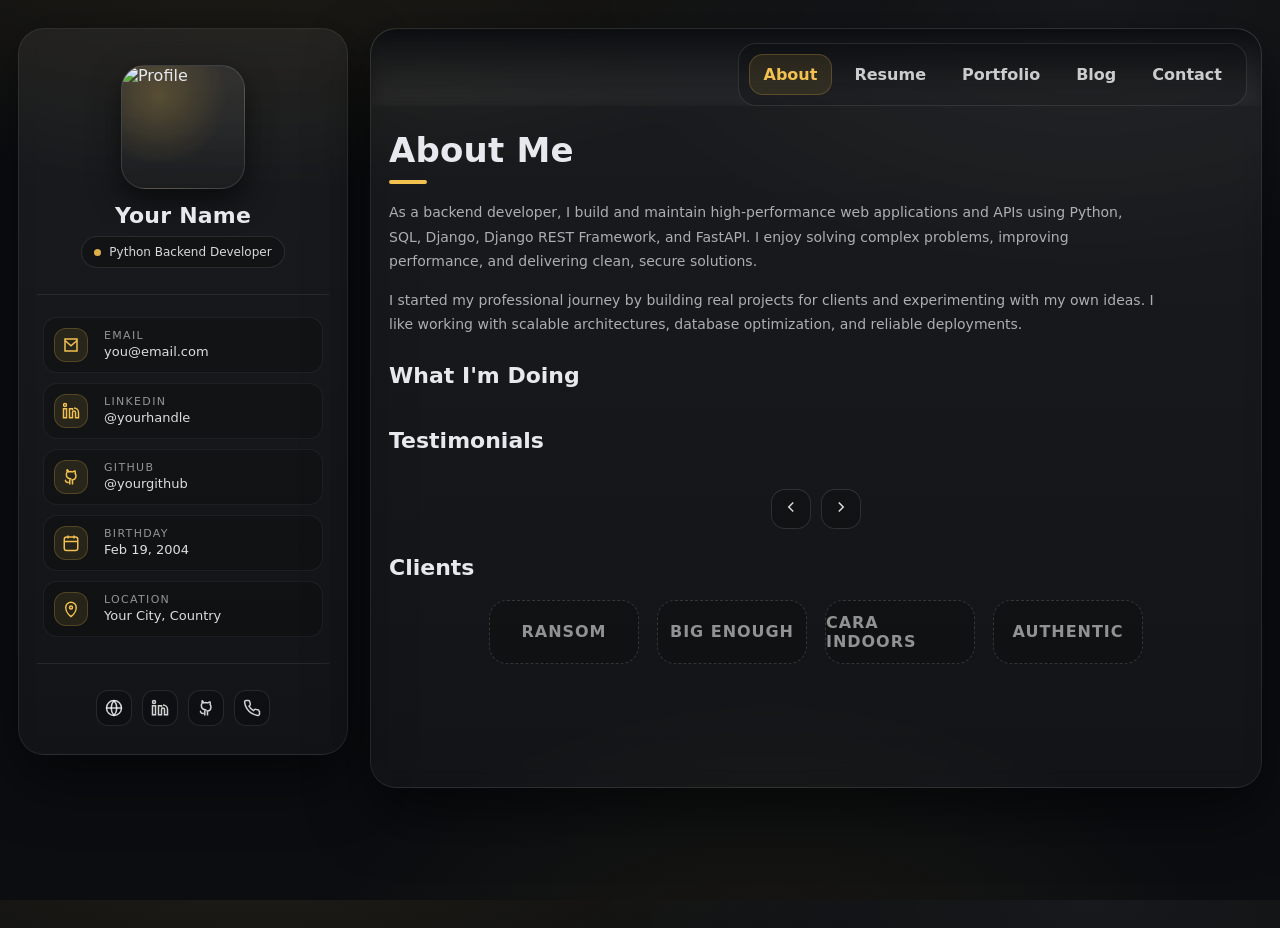
==== templates/index.html @ 6a24e736 "tempalte design" ====
<!doctype html>
<html lang="en">

<head>
  <meta charset="UTF-8" />
  <meta name="viewport" content="width=device-width,initial-scale=1" />
  <title>Dark Portfolio UI</title>
  <style>
    :root {
      --bg: #0b0d10;
      --panel: #15181d;
      --panel2: #12151a;
      --card: #171b20;
      --card2: #14181d;
      --stroke: rgba(255, 255, 255, .08);
      --text: #e7e9ee;
      --muted: rgba(231, 233, 238, .72);
      --muted2: rgba(231, 233, 238, .55);
      --accent: #f2c14f;
      /* yellow-gold */
      --accent2: #e7b33f;
      --shadow: 0 24px 60px rgba(0, 0, 0, .55);
      --radius: 20px;
      --radius2: 16px;
    }

    * {
      box-sizing: border-box
    }

    html,
    body {
      height: 100%
    }

    body {
      margin: 0;
      font-family: ui-sans-serif, system-ui, -apple-system, Segoe UI, Roboto, Helvetica, Arial, "Apple Color Emoji", "Segoe UI Emoji";
      background:
        radial-gradient(1200px 500px at 20% -10%, rgba(242, 193, 79, .10), transparent 55%),
        radial-gradient(900px 500px at 85% 0%, rgba(255, 255, 255, .05), transparent 55%),
        radial-gradient(900px 700px at 60% 120%, rgba(242, 193, 79, .08), transparent 55%),
        var(--bg);
      color: var(--text);
      overflow-x: hidden;
    }

    a {
      color: inherit;
      text-decoration: none
    }

    button {
      font: inherit
    }

    /* Layout */
    .wrap {
      max-width: 1320px;
      margin: 28px auto;
      padding: 0 18px;
      display: grid;
      grid-template-columns: 330px 1fr;
      gap: 22px;
      align-items: start;
    }

    @media (max-width: 1020px) {
      .wrap {
        grid-template-columns: 1fr
      }
    }

    /* Sidebar */
    .sidebar {
      position: sticky;
      top: 18px;
      background: linear-gradient(180deg, rgba(255, 255, 255, .06), rgba(255, 255, 255, .03));
      border: 1px solid var(--stroke);
      border-radius: 26px;
      box-shadow: var(--shadow);
      overflow: hidden;
      backdrop-filter: blur(10px);
    }

    .side-inner {
      padding: 18px 18px 14px
    }

    .profile {
      display: flex;
      flex-direction: column;
      align-items: center;
      padding: 18px 12px 10px;
    }

    .avatar {
      width: 124px;
      height: 124px;
      border-radius: 24px;
      border: 1px solid rgba(255, 255, 255, .12);
      overflow: hidden;
      background:
        radial-gradient(circle at 30% 25%, rgba(242, 193, 79, .22), transparent 55%),
        linear-gradient(180deg, rgba(255, 255, 255, .08), rgba(255, 255, 255, .02));
      box-shadow: 0 12px 30px rgba(0, 0, 0, .55);
    }

    .avatar img {
      width: 100%;
      height: 100%;
      object-fit: cover;
      display: block
    }

    .name {
      margin: 14px 0 8px;
      font-size: 22px;
      letter-spacing: .2px;
      font-weight: 700;
    }

    .badge {
      display: inline-flex;
      align-items: center;
      gap: 8px;
      padding: 8px 12px;
      border-radius: 999px;
      border: 1px solid rgba(255, 255, 255, .10);
      background: rgba(0, 0, 0, .22);
      color: rgba(255, 255, 255, .84);
      font-size: 12px;
    }

    .divider {
      height: 1px;
      background: rgba(255, 255, 255, .08);
      margin: 16px 0;
    }

    .info {
      display: flex;
      flex-direction: column;
      gap: 10px;
      padding: 6px 6px 10px;
    }

    .info-row {
      display: grid;
      grid-template-columns: 40px 1fr;
      gap: 10px;
      align-items: center;
      padding: 10px 10px;
      border-radius: 14px;
      background: rgba(0, 0, 0, .18);
      border: 1px solid rgba(255, 255, 255, .06);
    }

    .iconbox {
      width: 34px;
      height: 34px;
      border-radius: 12px;
      display: grid;
      place-items: center;
      background: rgba(242, 193, 79, .10);
      border: 1px solid rgba(242, 193, 79, .22);
      color: var(--accent);
    }

    .k {
      font-size: 11px;
      text-transform: uppercase;
      letter-spacing: .12em;
      color: rgba(255, 255, 255, .55);
      margin-bottom: 2px;
    }

    .v {
      font-size: 13px;
      color: rgba(255, 255, 255, .86);
      line-height: 1.25;
      word-break: break-word;
    }

    .social {
      display: flex;
      justify-content: center;
      gap: 10px;
      padding: 10px 0 14px;
    }

    .soc {
      width: 36px;
      height: 36px;
      border-radius: 12px;
      display: grid;
      place-items: center;
      border: 1px solid rgba(255, 255, 255, .10);
      background: rgba(0, 0, 0, .22);
      color: rgba(255, 255, 255, .82);
      transition: .2s ease;
    }

    .soc:hover {
      transform: translateY(-2px);
      border-color: rgba(242, 193, 79, .35);
      color: var(--accent);
    }

    /* Main */
    .main {
      background: linear-gradient(180deg, rgba(255, 255, 255, .06), rgba(255, 255, 255, .03));
      border: 1px solid var(--stroke);
      border-radius: 26px;
      box-shadow: var(--shadow);
      overflow: hidden;
      backdrop-filter: blur(10px);
      min-height: 760px;
      position: relative;
    }

    .topbar {
      position: sticky;
      top: 0;
      z-index: 30;
      display: flex;
      justify-content: flex-end;
      padding: 14px 14px 0;
      background: linear-gradient(180deg, rgba(11, 13, 16, .95), rgba(11, 13, 16, .45), transparent);
      backdrop-filter: blur(8px);
    }

    .nav {
      display: flex;
      gap: 8px;
      padding: 10px;
      border-radius: 18px;
      border: 1px solid rgba(255, 255, 255, .10);
      background: rgba(0, 0, 0, .18);
    }

    .nav button {
      cursor: pointer;
      border: 0;
      padding: 10px 14px;
      border-radius: 14px;
      background: transparent;
      color: rgba(255, 255, 255, .78);
      transition: .18s ease;
      font-weight: 600;
    }

    .nav button:hover {
      color: #fff;
      background: rgba(255, 255, 255, .06);
    }

    .nav button.active {
      color: var(--accent);
      background: rgba(242, 193, 79, .10);
      border: 1px solid rgba(242, 193, 79, .22);
    }

    .content {
      padding: 10px 18px 20px;
    }

    @media (max-width: 520px) {
      .content {
        padding: 10px 14px 18px;
      }
    }

    /* Section headings */
    .h1 {
      margin: 14px 0 8px;
      font-size: 34px;
      font-weight: 800;
      letter-spacing: .2px;
    }

    .underline {
      width: 38px;
      height: 4px;
      background: var(--accent);
      border-radius: 999px;
      margin: 10px 0 16px;
    }

    .p {
      color: var(--muted);
      line-height: 1.75;
      font-size: 14px;
      max-width: 86ch;
    }

    /* Cards */
    .grid-2 {
      display: grid;
      grid-template-columns: 1fr 1fr;
      gap: 14px;
    }

    @media (max-width: 900px) {
      .grid-2 {
        grid-template-columns: 1fr
      }
    }

    .card {
      background: linear-gradient(180deg, rgba(255, 255, 255, .05), rgba(255, 255, 255, .02));
      border: 1px solid rgba(255, 255, 255, .08);
      border-radius: var(--radius);
      padding: 16px;
      box-shadow: 0 16px 40px rgba(0, 0, 0, .35);
    }

    .card.soft {
      background: rgba(0, 0, 0, .18);
    }

    .card-title {
      display: flex;
      align-items: center;
      gap: 12px;
      font-weight: 800;
      letter-spacing: .2px;
      margin: 0 0 8px;
    }

    .card-title .mini-ico {
      width: 34px;
      height: 34px;
      border-radius: 12px;
      display: grid;
      place-items: center;
      background: rgba(242, 193, 79, .10);
      border: 1px solid rgba(242, 193, 79, .24);
      color: var(--accent);
      flex: 0 0 auto;
    }

    .card-desc {
      color: var(--muted);
      font-size: 13px;
      line-height: 1.6;
      margin: 0;
    }

    .section-title {
      margin: 26px 0 14px;
      font-size: 22px;
      font-weight: 900;
    }

    /* Testimonials slider */
    .slider-wrap {
      margin-top: 12px;
    }

    .slider {
      position: relative;
      overflow: hidden;
      border-radius: 22px;
    }

    .track {
      display: flex;
      transition: transform .35s ease;
      will-change: transform;
    }

    .tcard {
      min-width: 100%;
      padding: 14px;
    }

    .tcard-inner {
      display: grid;
      grid-template-columns: 56px 1fr;
      gap: 12px;
      align-items: start;
      border-radius: 22px;
      padding: 16px;
      background: rgba(0, 0, 0, .18);
      border: 1px solid rgba(255, 255, 255, .08);
    }

    .tava {
      width: 56px;
      height: 56px;
      border-radius: 18px;
      background: linear-gradient(180deg, rgba(255, 255, 255, .08), rgba(255, 255, 255, .02));
      border: 1px solid rgba(255, 255, 255, .10);
      display: grid;
      place-items: center;
      color: rgba(255, 255, 255, .85);
      font-weight: 900;
    }

    .tname {
      font-weight: 900;
      margin: 2px 0 4px;
    }

    .ttext {
      margin: 0;
      color: var(--muted);
      line-height: 1.6;
      font-size: 13px;
    }

    .dots {
      display: flex;
      justify-content: center;
      gap: 8px;
      padding: 12px 0 6px;
    }

    .dot {
      width: 10px;
      height: 10px;
      border-radius: 999px;
      border: 1px solid rgba(255, 255, 255, .18);
      background: rgba(255, 255, 255, .08);
      cursor: pointer;
    }

    .dot.active {
      background: rgba(242, 193, 79, .65);
      border-color: rgba(242, 193, 79, .8);
      width: 26px;
    }

    .slider-controls {
      display: flex;
      justify-content: center;
      gap: 10px;
      margin-top: 4px;
    }

    .sbtn {
      border: 1px solid rgba(255, 255, 255, .12);
      background: rgba(0, 0, 0, .18);
      color: rgba(255, 255, 255, .86);
      width: 40px;
      height: 40px;
      border-radius: 14px;
      cursor: pointer;
      transition: .18s ease;
    }

    .sbtn:hover {
      border-color: rgba(242, 193, 79, .35);
      color: var(--accent);
      transform: translateY(-1px);
    }

    /* Clients row */
    .clients {
      display: flex;
      gap: 18px;
      flex-wrap: wrap;
      align-items: center;
      justify-content: center;
      padding: 6px 0 0;
      opacity: .9;
    }

    .logo {
      width: 150px;
      height: 64px;
      border-radius: 18px;
      border: 1px dashed rgba(255, 255, 255, .16);
      background: rgba(0, 0, 0, .18);
      display: grid;
      place-items: center;
      color: rgba(255, 255, 255, .60);
      font-weight: 800;
      letter-spacing: .06em;
    }

    /* Resume timeline */
    .timeline {
      margin-top: 6px;
      position: relative;
      padding-left: 18px;
    }

    .timeline:before {
      content: \"\";
      position: absolute;
      left: 8px;
      top: 6px;
      bottom: 6px;
      width: 2px;
      background: rgba(255, 255, 255, .08);
    }

    .titem {
      position: relative;
      padding: 12px 12px 12px 12px;
      margin: 0 0 10px;
      border-radius: 18px;
      background: rgba(0, 0, 0, .16);
      border: 1px solid rgba(255, 255, 255, .08);
    }

    .titem:before {
      content: \"\";
      position: absolute;
      left: -18px;
      top: 18px;
      width: 10px;
      height: 10px;
      border-radius: 99px;
      background: var(--accent);
      box-shadow: 0 0 0 4px rgba(242, 193, 79, .16);
    }

    .trole {
      font-weight: 900;
      margin: 0 0 4px;
    }

    .tmeta {
      color: rgba(242, 193, 79, .92);
      font-weight: 800;
      font-size: 12px;
      margin: 0 0 6px;
    }

    .tinfo {
      color: var(--muted);
      line-height: 1.7;
      font-size: 13px;
      margin: 0;
    }

    /* Skills */
    .skills {
      margin-top: 10px;
    }

    .skill {
      margin: 14px 0;
    }

    .skill .row {
      display: flex;
      justify-content: space-between;
      align-items: baseline;
      gap: 10px;
    }

    .skill .label {
      font-weight: 900;
    }

    .skill .pct {
      color: rgba(255, 255, 255, .70);
      font-weight: 800;
      font-size: 12px;
    }

    .bar {
      margin-top: 8px;
      height: 10px;
      border-radius: 999px;
      background: rgba(255, 255, 255, .08);
      border: 1px solid rgba(255, 255, 255, .08);
      overflow: hidden;
    }

    .fill {
      height: 100%;
      border-radius: 999px;
      background: linear-gradient(90deg, rgba(242, 193, 79, .85), rgba(242, 193, 79, .55));
      width: 0%;
      transition: width .6s ease;
    }

    /* Portfolio */
    .filters {
      display: flex;
      flex-wrap: wrap;
      gap: 10px;
      margin: 8px 0 14px;
    }

    .chip {
      cursor: pointer;
      padding: 10px 12px;
      border-radius: 999px;
      border: 1px solid rgba(255, 255, 255, .10);
      background: rgba(0, 0, 0, .16);
      color: rgba(255, 255, 255, .78);
      font-weight: 800;
      font-size: 12px;
      transition: .18s ease;
    }

    .chip:hover {
      border-color: rgba(242, 193, 79, .30);
      color: #fff;
    }

    .chip.active {
      border-color: rgba(242, 193, 79, .45);
      background: rgba(242, 193, 79, .10);
      color: var(--accent);
    }

    .projects {
      display: grid;
      grid-template-columns: repeat(3, 1fr);
      gap: 14px;
    }

    @media (max-width: 1080px) {
      .projects {
        grid-template-columns: repeat(2, 1fr);
      }
    }

    @media (max-width: 700px) {
      .projects {
        grid-template-columns: 1fr;
      }
    }

    .proj {
      border-radius: 22px;
      overflow: hidden;
      border: 1px solid rgba(255, 255, 255, .08);
      background: rgba(0, 0, 0, .16);
      transition: .18s ease;
    }

    .proj:hover {
      transform: translateY(-2px);
      border-color: rgba(242, 193, 79, .22);
    }

    .thumb {
      height: 160px;
      background:
        radial-gradient(600px 220px at 30% 20%, rgba(242, 193, 79, .16), transparent 55%),
        linear-gradient(180deg, rgba(255, 255, 255, .06), rgba(255, 255, 255, .02));
      display: flex;
      align-items: center;
      justify-content: center;
      position: relative;
    }

    .thumb small {
      color: rgba(255, 255, 255, .55);
      font-weight: 900;
      letter-spacing: .12em;
      text-transform: uppercase;
    }

    .proj-body {
      padding: 12px 14px 14px;
    }

    .proj-title {
      margin: 0;
      font-weight: 950;
      font-size: 16px;
    }

    .proj-meta {
      margin: 6px 0 0;
      color: var(--muted2);
      font-size: 12px;
      line-height: 1.55;
    }

    .proj-tags {
      margin-top: 10px;
      display: flex;
      flex-wrap: wrap;
      gap: 8px;
    }

    .tag {
      font-size: 11px;
      padding: 6px 10px;
      border-radius: 999px;
      border: 1px solid rgba(255, 255, 255, .10);
      background: rgba(255, 255, 255, .04);
      color: rgba(255, 255, 255, .76);
    }

    /* Blog */
    .posts {
      display: grid;
      grid-template-columns: 1fr 1fr;
      gap: 14px;
    }

    @media (max-width: 900px) {
      .posts {
        grid-template-columns: 1fr;
      }
    }

    .post {
      border-radius: 22px;
      overflow: hidden;
      border: 1px solid rgba(255, 255, 255, .08);
      background: rgba(0, 0, 0, .16);
      transition: .18s ease;
    }

    .post:hover {
      transform: translateY(-2px);
      border-color: rgba(242, 193, 79, .22);
    }

    .post .img {
      height: 190px;
      background:
        radial-gradient(700px 260px at 30% 20%, rgba(242, 193, 79, .16), transparent 58%),
        linear-gradient(135deg, rgba(120, 90, 255, .20), rgba(0, 0, 0, 0)),
        linear-gradient(180deg, rgba(255, 255, 255, .06), rgba(255, 255, 255, .02));
      display: flex;
      align-items: center;
      justify-content: center;
      position: relative;
    }

    .post .img::after {
      content: \"\";
      position: absolute;
      inset: 0;
      background: radial-gradient(600px 240px at 70% 30%, rgba(0, 255, 209, .08), transparent 60%);
      pointer-events: none;
      opacity: .7;
    }

    .post .img span {
      position: relative;
      z-index: 2;
      font-weight: 950;
      letter-spacing: .12em;
      text-transform: uppercase;
      color: rgba(255, 255, 255, .62);
      font-size: 12px;
    }

    .post .body {
      padding: 14px;
    }

    .post .date {
      color: rgba(255, 255, 255, .55);
      font-weight: 800;
      font-size: 12px;
      margin-bottom: 6px;
    }

    .post h3 {
      margin: 0 0 8px;
      font-size: 18px;
      font-weight: 950;
      color: var(--accent);
    }

    .post p {
      margin: 0;
      color: var(--muted);
      line-height: 1.65;
      font-size: 13px;
    }

    .post a.more {
      display: inline-flex;
      align-items: center;
      gap: 8px;
      margin-top: 12px;
      color: rgba(255, 255, 255, .82);
      font-weight: 900;
      font-size: 13px;
    }

    .post a.more:hover {
      color: var(--accent);
    }

    /* Contact */
    .form {
      display: grid;
      grid-template-columns: 1fr 1fr;
      gap: 12px;
      margin-top: 10px;
    }

    @media (max-width: 800px) {
      .form {
        grid-template-columns: 1fr;
      }
    }

    .field {
      display: flex;
      flex-direction: column;
      gap: 8px;
    }

    label {
      color: rgba(255, 255, 255, .70);
      font-size: 12px;
      font-weight: 900;
      letter-spacing: .06em;
    }

    input,
    textarea {
      border-radius: 16px;
      border: 1px solid rgba(255, 255, 255, .10);
      background: rgba(0, 0, 0, .18);
      color: #fff;
      padding: 12px 12px;
      outline: none;
      transition: .18s ease;
    }

    textarea {
      min-height: 140px;
      resize: vertical;
      grid-column: 1 / -1;
    }

    input:focus,
    textarea:focus {
      border-color: rgba(242, 193, 79, .35);
      box-shadow: 0 0 0 4px rgba(242, 193, 79, .10);
    }

    .submit {
      grid-column: 1 / -1;
      display: flex;
      justify-content: flex-end;
      margin-top: 6px;
    }

    .btn {
      cursor: pointer;
      border: 1px solid rgba(242, 193, 79, .30);
      background: rgba(242, 193, 79, .12);
      color: var(--accent);
      font-weight: 950;
      padding: 12px 14px;
      border-radius: 16px;
      display: inline-flex;
      align-items: center;
      gap: 10px;
      transition: .18s ease;
    }

    .btn:hover {
      transform: translateY(-1px);
      border-color: rgba(242, 193, 79, .45);
      background: rgba(242, 193, 79, .16);
    }

    /* Section switching */
    section[data-page] {
      display: none
    }

    section[data-page].active {
      display: block
    }

    /* Small helper */
    .muted {
      color: var(--muted);
    }

    .row-gap {
      display: flex;
      gap: 12px;
      flex-wrap: wrap;
      align-items: center;
    }

    .pill {
      padding: 8px 10px;
      border-radius: 999px;
      border: 1px solid rgba(255, 255, 255, .10);
      background: rgba(0, 0, 0, .18);
      color: rgba(255, 255, 255, .78);
      font-weight: 900;
      font-size: 12px;
    }

    /* Inline SVG icons */
    svg {
      width: 18px;
      height: 18px
    }
  </style>
</head>

<body>

  <div class="wrap">
    <!-- SIDEBAR -->
    <aside class="sidebar">
      <div class="side-inner">
        <div class="profile">
          <div class="avatar">
            <img id="profile-avatar"
              src="https://images.unsplash.com/photo-1524504388940-b1c1722653e1?auto=format&fit=crop&w=400&q=60"
              alt="Profile" />
          </div>
          <div id="profile-name" class="name">Your Name</div>
          <div id="profile-badge" class="badge">
            <span
              style="width:7px;height:7px;border-radius:99px;background:rgba(242,193,79,.9);display:inline-block"></span>
            <span id="profile-title">Python Backend Developer</span>
          </div>
        </div>

        <div class="divider"></div>

        <div class="info">
          <div class="info-row">
            <div class="iconbox" title="Email">
              <!-- mail -->
              <svg viewBox="0 0 24 24" fill="none" stroke="currentColor" stroke-width="2">
                <path d="M4 4h16v16H4z" />
                <path d="m4 6 8 7 8-7" />
              </svg>
            </div>
            <div>
              <div class="k">Email</div>
              <div id="profile-email" class="v">you@email.com</div>
            </div>
          </div>

          <div class="info-row">
            <div class="iconbox" title="LinkedIn">
              <!-- linkedin -->
              <svg viewBox="0 0 24 24" fill="none" stroke="currentColor" stroke-width="2">
                <path d="M16 8a6 6 0 0 1 6 6v7h-4v-7a2 2 0 0 0-2-2 2 2 0 0 0-2 2v7h-4V9h4v2" />
                <rect x="2" y="9" width="4" height="12" />
                <circle cx="4" cy="4" r="2" />
              </svg>
            </div>
            <div>
              <div class="k">LinkedIn</div>
              <div id="profile-linkedin" class="v">@yourhandle</div>
            </div>
          </div>

          <div class="info-row">
            <div class="iconbox" title="GitHub">
              <!-- github (simple mark) -->
              <svg viewBox="0 0 24 24" fill="none" stroke="currentColor" stroke-width="2">
                <path
                  d="M9 19c-4 1.5-4-2.5-5-3m10 6v-3.9c0-1 .1-1.4-.5-2 2.5-.3 5.1-1.2 5.1-5.6 0-1.2-.4-2.2-1.1-3.1.1-.3.5-1.6-.1-3.3 0 0-.9-.3-3 1.1a10.3 10.3 0 0 0-5.4 0C7.9 1.9 7 2.2 7 2.2c-.6 1.7-.2 3-.1 3.3-.7.9-1.1 1.9-1.1 3.1 0 4.4 2.6 5.3 5.1 5.6-.5.5-.6 1.2-.5 2V22" />
              </svg>
            </div>
            <div>
              <div class="k">GitHub</div>
              <div id="profile-github" class="v">@yourgithub</div>
            </div>
          </div>

          <div class="info-row">
            <div class="iconbox" title="Birthday">
              <!-- calendar -->
              <svg viewBox="0 0 24 24" fill="none" stroke="currentColor" stroke-width="2">
                <rect x="3" y="4" width="18" height="18" rx="3" />
                <path d="M16 2v4M8 2v4M3 10h18" />
              </svg>
            </div>
            <div>
              <div class="k">Birthday</div>
              <div id="profile-birthday" class="v">Feb 19, 2004</div>
            </div>
          </div>

          <div class="info-row">
            <div class="iconbox" title="Location">
              <!-- pin -->
              <svg viewBox="0 0 24 24" fill="none" stroke="currentColor" stroke-width="2">
                <path d="M12 22s7-4.4 7-12a7 7 0 1 0-14 0c0 7.6 7 12 7 12z" />
                <circle cx="12" cy="10" r="2" />
              </svg>
            </div>
            <div>
              <div class="k">Location</div>
              <div id="profile-location" class="v">Your City, Country</div>
            </div>
          </div>
        </div>

        <div class="divider"></div>

        <div class="social">
          <a class="soc" href="#" title="Website">
            <svg viewBox="0 0 24 24" fill="none" stroke="currentColor" stroke-width="2">
              <circle cx="12" cy="12" r="10" />
              <path d="M2 12h20" />
              <path d="M12 2a15.3 15.3 0 0 1 0 20" />
              <path d="M12 2a15.3 15.3 0 0 0 0 20" />
            </svg>
          </a>
          <a class="soc" href="#" title="LinkedIn">
            <svg viewBox="0 0 24 24" fill="none" stroke="currentColor" stroke-width="2">
              <path d="M16 8a6 6 0 0 1 6 6v7h-4v-7a2 2 0 0 0-2-2 2 2 0 0 0-2 2v7h-4V9h4v2" />
              <rect x="2" y="9" width="4" height="12" />
              <circle cx="4" cy="4" r="2" />
            </svg>
          </a>
          <a class="soc" href="#" title="GitHub">
            <svg viewBox="0 0 24 24" fill="none" stroke="currentColor" stroke-width="2">
              <path
                d="M9 19c-4 1.5-4-2.5-5-3m10 6v-3.9c0-1 .1-1.4-.5-2 2.5-.3 5.1-1.2 5.1-5.6 0-1.2-.4-2.2-1.1-3.1.1-.3.5-1.6-.1-3.3 0 0-.9-.3-3 1.1a10.3 10.3 0 0 0-5.4 0C7.9 1.9 7 2.2 7 2.2c-.6 1.7-.2 3-.1 3.3-.7.9-1.1 1.9-1.1 3.1 0 4.4 2.6 5.3 5.1 5.6-.5.5-.6 1.2-.5 2V22" />
            </svg>
          </a>
          <a class="soc" href="#" title="Contact">
            <svg viewBox="0 0 24 24" fill="none" stroke="currentColor" stroke-width="2">
              <path
                d="M22 16.9v3a2 2 0 0 1-2.2 2 19.8 19.8 0 0 1-8.6-3.1 19.5 19.5 0 0 1-6-6A19.8 19.8 0 0 1 2.1 4.2 2 2 0 0 1 4.1 2h3a2 2 0 0 1 2 1.7c.1.9.3 1.8.6 2.6a2 2 0 0 1-.5 2.1L8 9.5a16 16 0 0 0 6 6l1.1-1.2a2 2 0 0 1 2.1-.5c.8.3 1.7.5 2.6.6a2 2 0 0 1 1.7 2z" />
            </svg>
          </a>
        </div>
      </div>
    </aside>

    <!-- MAIN -->
    <main class="main">
      <div class="topbar">
        <div class="nav" id="nav">
          <button class="active" data-go="about">About</button>
          <button data-go="resume">Resume</button>
          <button data-go="portfolio">Portfolio</button>
          <button data-go="blog">Blog</button>
          <button data-go="contact">Contact</button>
        </div>
      </div>

      <div class="content">
        <!-- ABOUT -->
        <section data-page="about" class="active">
          <div class="h1">About Me</div>
          <div class="underline"></div>
          <div id="about-content">
            <p class="p">
              As a backend developer, I build and maintain high-performance web applications and APIs using
              Python, SQL, Django, Django REST Framework, and FastAPI. I enjoy solving complex problems,
              improving performance, and delivering clean, secure solutions.
            </p>
            <p class="p">
              I started my professional journey by building real projects for clients and experimenting with my own
              ideas.
              I like working with scalable architectures, database optimization, and reliable deployments.
            </p>
          </div>

          <div class="section-title">What I'm Doing</div>
          <div class="grid-2" id="services-grid">
            <!-- Services will be loaded here -->
          </div>

          <div class="section-title">Testimonials</div>
          <div class="slider-wrap">
            <div class="slider">
              <div class="track" id="track">
                <!-- Testimonials will be loaded here -->
              </div>
            </div>

            <div class="dots" id="dots"></div>
            <div class="slider-controls">
              <button class="sbtn" id="prev" aria-label="Previous">
                <svg viewBox="0 0 24 24" fill="none" stroke="currentColor" stroke-width="2">
                  <path d="M15 18l-6-6 6-6" />
                </svg>
              </button>
              <button class="sbtn" id="next" aria-label="Next">
                <svg viewBox="0 0 24 24" fill="none" stroke="currentColor" stroke-width="2">
                  <path d="M9 6l6 6-6 6" />
                </svg>
              </button>
            </div>
          </div>

          <div class="section-title">Clients</div>
          <div class="clients">
            <div class="logo">RANSOM</div>
            <div class="logo">BIG ENOUGH</div>
            <div class="logo">CARA INDOORS</div>
            <div class="logo">AUTHENTIC</div>
          </div>
        </section>

        <!-- RESUME -->
        <section data-page="resume">
          <div class="h1">Resume</div>
          <div class="underline"></div>

          <div class="section-title">Education</div>
          <div class="timeline" id="education-timeline">
            <!-- Education items will be loaded here -->
          </div>

          <div class="section-title">Experience</div>
          <div class="timeline" id="experience-timeline">
            <!-- Experience items will be loaded here -->
          </div>

          <div class="section-title">My Skills</div>
          <div class="card soft skills" id="skills-container">
            <!-- Skills will be loaded here -->
          </div>
        </section>

        <!-- PORTFOLIO -->
        <section data-page="portfolio">
          <div class="h1">Portfolio</div>
          <div class="underline"></div>

          <div class="filters" id="filters">
            <button class="chip active" data-filter="all">All</button>
            <button class="chip" data-filter="backend">Backend Development</button>
            <button class="chip" data-filter="api">API Development & Integration</button>
            <button class="chip" data-filter="db">Database Management</button>
            <button class="chip" data-filter="web">Web Development</button>
          </div>

          <div class="projects" id="projects-grid">
            <!-- Projects will be loaded here -->
          </div>
        </section>

        <!-- BLOG -->
        <section data-page="blog">
          <div class="h1">Blog</div>
          <div class="underline"></div>

          <div class="posts" id="blog-posts">
            <!-- Blog posts will be loaded here -->
          </div>
        </section>

        <!-- CONTACT -->
        <section data-page="contact">
          <div class="h1">Contact</div>
          <div class="underline"></div>

          <p class="p">Want to work together? Send a message. (This demo form just shows an alert.)</p>

          <div class="card soft">
            <form class="form" id="contactForm">
              <div class="field">
                <label>FULL NAME</label>
                <input id="contact-name" name="full_name" required placeholder="Your name" />
              </div>
              <div class="field">
                <label>EMAIL</label>
                <input id="contact-email" name="email" type="email" required placeholder="you@email.com" />
              </div>
              <div class="field" style="grid-column: 1 / -1;">
                <label>SUBJECT</label>
                <input id="contact-subject" name="subject" required placeholder="Subject" />
              </div>
              <div class="field" style="grid-column: 1 / -1;">
                <label>MESSAGE</label>
                <textarea id="contact-message" name="message" required placeholder="Write your message..."></textarea>
              </div>

              <div class="submit">
                <button class="btn" type="submit">
                  <svg viewBox="0 0 24 24" fill="none" stroke="currentColor" stroke-width="2">
                    <path d="M22 2L11 13" />
                    <path d="M22 2l-7 20-4-9-9-4z" />
                  </svg>
                  Send Message
                </button>
              </div>
            </form>
          </div>
        </section>

      </div>
    </main>
  </div>

  <script>
    // ===== API INTEGRATION =====
    const API_BASE = 'http://127.0.0.1:8001/api/v1/';

    async function fetchAPI(endpoint) {
      try {
        const response = await fetch(`${API_BASE}/${endpoint}/`);
        return await response.json();
      } catch (err) {
        console.error(`Failed to fetch ${endpoint}:`, err);
        return null;
      }
    }

    async function initPortfolio() {
      // Profile
      const profile = await fetchAPI('profile');
      if (profile) {
        document.getElementById('profile-name').textContent = profile.name;
        document.getElementById('profile-title').textContent = profile.title;
        document.getElementById('profile-email').textContent = profile.email;
        document.getElementById('profile-linkedin').textContent = profile.linkedin;
        document.getElementById('profile-github').textContent = profile.github;
        document.getElementById('profile-location').textContent = profile.location;
        document.getElementById('profile-birthday').textContent = profile.birthday;
        if (profile.avatar) document.getElementById('profile-avatar').src = profile.avatar;

        const aboutHTML = `
          <p class="p">${profile.about_text}</p>
          <p class="p">${profile.about_text_extra}</p>
        `;
        document.getElementById('about-content').innerHTML = aboutHTML;
      }

      // Services
      const services = await fetchAPI('services');
      if (services) {
        const grid = document.getElementById('services-grid');
        grid.innerHTML = services.map(s => `
          <div class="card">
            <div class="card-title">
              <div class="mini-ico">
                ${s.icon_svg || `
                <svg viewBox="0 0 24 24" fill="none" stroke="currentColor" stroke-width="2">
                  <path d="M20 7h-9"/><path d="M14 17H5"/><circle cx="17" cy="17" r="3"/><circle cx="7" cy="7" r="3"/>
                </svg>`}
              </div>
              ${s.title}
            </div>
            <p class="card-desc">${s.description}</p>
          </div>
        `).join('');
      }

      // Testimonials
      const testimonials = await fetchAPI('testimonials');
      if (testimonials) {
        const track = document.getElementById('track');
        track.innerHTML = testimonials.map(t => `
          <div class="tcard">
            <div class="tcard-inner">
              <div class="tava">${t.client_initials}</div>
              <div>
                <div class="tname">${t.client_name}</div>
                <p class="ttext">${t.text}</p>
              </div>
            </div>
          </div>
        `).join('');
        // Re-init slider
        initSlider();
      }

      // Skills
      const skills = await fetchAPI('skills');
      if (skills) {
        const container = document.getElementById('skills-container');
        container.innerHTML = skills.map(s => `
          <div class="skill" data-skill="${s.proficiency}">
            <div class="row"><div class="label">${s.name}</div><div class="pct">${s.proficiency}%</div></div>
            <div class="bar"><div class="fill"></div></div>
          </div>
        `).join('');
      }

      // Resume (Education & Experience)
      const education = await fetchAPI('education');
      if (education) {
        document.getElementById('education-timeline').innerHTML = education.map(e => `
          <div class="titem">
            <p class="trole">${e.degree}</p>
            <p class="tmeta">${e.date_range}</p>
            <p class="tinfo">${e.description}</p>
          </div>
        `).join('');
      }

      const experience = await fetchAPI('experience');
      if (experience) {
        document.getElementById('experience-timeline').innerHTML = experience.map(e => `
          <div class="titem">
            <p class="trole">${e.role}</p>
            <p class="tmeta">${e.date_range}</p>
            <p class="tinfo">${e.description}</p>
          </div>
        `).join('');
      }

      // Projects
      const projectsData = await fetchAPI('projects');
      if (projectsData) {
        const grid = document.getElementById('projects-grid');
        grid.innerHTML = projectsData.map(p => `
          <article class="proj" data-cat="${p.category_name.toLowerCase()}">
            <div class="thumb">
              ${p.image ? `<img src="${p.image}" style="width:100%; height:100%; object-fit:cover;">` : `<small>Project Preview</small>`}
            </div>
            <div class="proj-body">
              <h3 class="proj-title">${p.title}</h3>
              <p class="proj-meta">Category: ${p.category_name}</p>
              <div class="proj-tags">
                ${p.tags_list.map(t => `<span class="tag">${t}</span>`).join('')}
              </div>
            </div>
          </article>
        `).join('');
      }

      // Blog
      const posts = await fetchAPI('posts');
      if (posts) {
        const grid = document.getElementById('blog-posts');
        grid.innerHTML = posts.map(p => `
          <article class="post">
            <div class="img">
              ${p.image ? `<img src="${p.image}" style="width:100%; height:100%; object-fit:cover;">` : `<span>${p.category}</span>`}
            </div>
            <div class="body">
              <div class="date">Post • ${p.date}</div>
              <h3>${p.title}</h3>
              <p>${p.summary}</p>
              <a class="more" href="#">
                Read more
                <svg viewBox="0 0 24 24" fill="none" stroke="currentColor" stroke-width="2">
                  <path d="M7 17L17 7"/><path d="M9 7h8v8"/>
                </svg>
              </a>
            </div>
          </article>
        `).join('');
      }
    }

    // ===== NAV: switch pages =====
    const nav = document.getElementById('nav');
    const pages = [...document.querySelectorAll('section[data-page]')];

    function showPage(key) {
      pages.forEach(s => s.classList.toggle('active', s.dataset.page === key));
      [...nav.querySelectorAll('button')].forEach(b => b.classList.toggle('active', b.dataset.go === key));
      // animate skill bars when resume opens
      if (key === 'resume') fillSkills();
    }

    nav.addEventListener('click', (e) => {
      const btn = e.target.closest('button[data-go]');
      if (!btn) return;
      showPage(btn.dataset.go);
      window.scrollTo({ top: 0, behavior: 'smooth' });
    });

    // ===== TESTIMONIALS SLIDER =====
    let slides = [];
    let dotsWrap;
    let prev;
    let next;
    let idx = 0;
    let timer;

    function initSlider() {
      const track = document.getElementById('track');
      slides = [...track.children];
      dotsWrap = document.getElementById('dots');
      prev = document.getElementById('prev');
      next = document.getElementById('next');
      idx = 0;

      dotsWrap.innerHTML = '';
      slides.forEach((_, i) => {
        const d = document.createElement('div');
        d.className = 'dot' + (i === 0 ? ' active' : '');
        d.addEventListener('click', () => go(i));
        dotsWrap.appendChild(d);
      });

      if (timer) clearInterval(timer);
      timer = setInterval(() => go((idx + 1) % slides.length), 5000);
    }

    function paintDots() {
      [...dotsWrap.children].forEach((d, i) => d.classList.toggle('active', i === idx));
    }

    function go(i) {
      if (slides.length === 0) return;
      idx = (i + slides.length) % slides.length;
      track.style.transform = `translateX(-${idx * 100}%)`;
      paintDots();
    }

    document.getElementById('prev').addEventListener('click', () => go(idx - 1));
    document.getElementById('next').addEventListener('click', () => go(idx + 1));

    // ===== PORTFOLIO FILTERS =====
    const filters = document.getElementById('filters');

    filters.addEventListener('click', (e) => {
      const chip = e.target.closest('.chip');
      if (!chip) return;
      const f = chip.dataset.filter;
      const projectsList = [...document.querySelectorAll('#projects-grid .proj')];

      [...filters.querySelectorAll('.chip')].forEach(c => c.classList.toggle('active', c === chip));

      projectsList.forEach(p => {
        const cat = p.dataset.cat;
        const ok = f === 'all' ? true : cat.includes(f);
        p.style.display = ok ? '' : 'none';
      });
    });

    // ===== SKILLS FILL ANIMATION =====
    function fillSkills() {
      document.querySelectorAll('.skill').forEach(s => {
        const pct = Number(s.dataset.skill || 0);
        const fill = s.querySelector('.fill');
        requestAnimationFrame(() => fill.style.width = pct + '%');
      });
    }

    // ===== CONTACT FORM API =====
    document.getElementById('contactForm').addEventListener('submit', async (e) => {
      e.preventDefault();
      const formData = new FormData(e.target);
      const data = Object.fromEntries(formData.entries());

      try {
        const response = await fetch(`${API_BASE}/contact/`, {
          method: 'POST',
          headers: { 'Content-Type': 'application/json' },
          body: JSON.stringify(data)
        });
        if (response.ok) {
          alert('Message sent successfully!');
          e.target.reset();
        } else {
          alert('Failed to send message.');
        }
      } catch (err) {
        console.error('Contact error:', err);
        alert('An error occurred.');
      }
    });

    // Initialize everything
    initPortfolio();

    // If user lands on resume via hash: #resume
    const hash = (location.hash || '').replace('#', '').trim();
    if (hash) showPage(hash);
  </script>
</body>

</html>
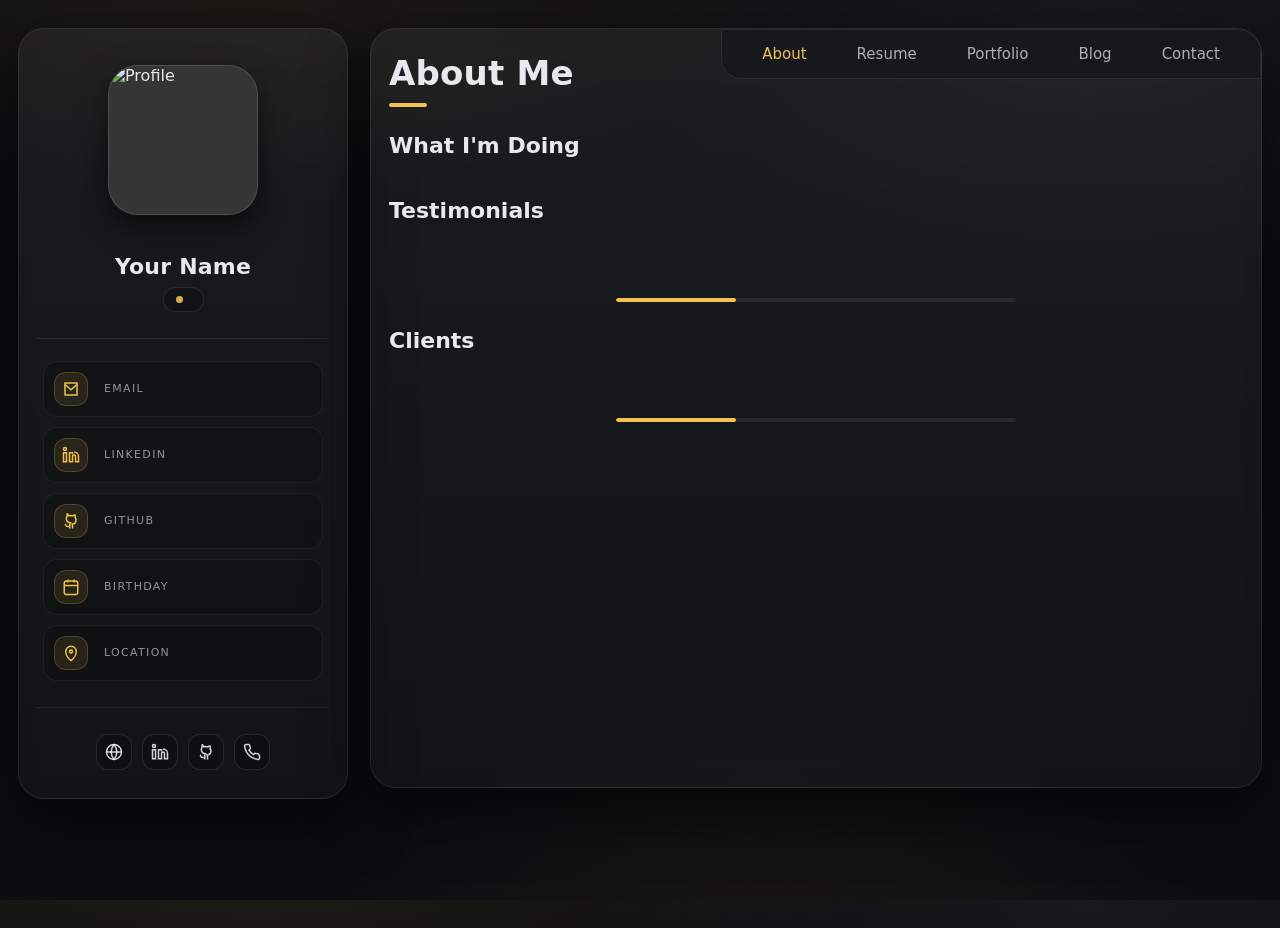
==== commit e73e42eb: "fix design" ====
--- a/templates/index.html
+++ b/templates/index.html
@@ -95,15 +95,14 @@
     }
 
     .avatar {
-      width: 124px;
-      height: 124px;
-      border-radius: 24px;
+      width: 150px;
+      height: 150px;
+      border-radius: 30px;
       border: 1px solid rgba(255, 255, 255, .12);
       overflow: hidden;
-      background:
-        radial-gradient(circle at 30% 25%, rgba(242, 193, 79, .22), transparent 55%),
-        linear-gradient(180deg, rgba(255, 255, 255, .08), rgba(255, 255, 255, .02));
+      background: #353536;
       box-shadow: 0 12px 30px rgba(0, 0, 0, .55);
+      margin-bottom: 25px;
     }
 
     .avatar img {
@@ -220,45 +219,38 @@
     }
 
     .topbar {
-      position: sticky;
+      position: absolute;
       top: 0;
-      z-index: 30;
-      display: flex;
-      justify-content: flex-end;
-      padding: 14px 14px 0;
-      background: linear-gradient(180deg, rgba(11, 13, 16, .95), rgba(11, 13, 16, .45), transparent);
-      backdrop-filter: blur(8px);
+      right: 0;
+      z-index: 100;
+      border-bottom-left-radius: 20px;
+      border: 1px solid var(--stroke);
+      background: var(--panel);
+      padding: 0 20px;
     }
 
     .nav {
       display: flex;
-      gap: 8px;
-      padding: 10px;
-      border-radius: 18px;
-      border: 1px solid rgba(255, 255, 255, .10);
-      background: rgba(0, 0, 0, .18);
+      gap: 10px;
     }
 
     .nav button {
       cursor: pointer;
       border: 0;
-      padding: 10px 14px;
-      border-radius: 14px;
+      padding: 15px 20px;
       background: transparent;
-      color: rgba(255, 255, 255, .78);
-      transition: .18s ease;
-      font-weight: 600;
+      color: var(--muted);
+      font-size: 15px;
+      font-weight: 500;
+      transition: .3s ease;
     }
 
     .nav button:hover {
-      color: #fff;
-      background: rgba(255, 255, 255, .06);
+      color: var(--text);
     }
 
     .nav button.active {
       color: var(--accent);
-      background: rgba(242, 193, 79, .10);
-      border: 1px solid rgba(242, 193, 79, .22);
     }
 
     .content {
@@ -289,8 +281,9 @@
 
     .p {
       color: var(--muted);
-      line-height: 1.75;
-      font-size: 14px;
+      margin: 0 0 18px;
+      letter-spacing: .2px;
+      line-height: 1.6;
       max-width: 86ch;
     }
 
@@ -308,24 +301,46 @@
     }
 
     .card {
-      background: linear-gradient(180deg, rgba(255, 255, 255, .05), rgba(255, 255, 255, .02));
-      border: 1px solid rgba(255, 255, 255, .08);
+      background: var(--card);
+      border: 1px solid var(--stroke);
       border-radius: var(--radius);
-      padding: 16px;
-      box-shadow: 0 16px 40px rgba(0, 0, 0, .35);
-    }
-
-    .card.soft {
-      background: rgba(0, 0, 0, .18);
+      padding: 30px;
+      display: grid;
+      grid-template-columns: 48px 1fr;
+      gap: 20px;
+      align-items: start;
+      box-shadow: var(--shadow);
+    }
+
+    .mini-ico {
+      width: 48px;
+      height: 48px;
+      border-radius: 14px;
+      display: grid;
+      place-items: center;
+      background: rgba(242, 193, 79, .10);
+      border: 1px solid rgba(242, 193, 79, .22);
+      color: var(--accent);
+      flex-shrink: 0;
+    }
+
+    .mini-ico svg {
+      width: 24px;
+      height: 24px;
     }
 
     .card-title {
-      display: flex;
-      align-items: center;
-      gap: 12px;
-      font-weight: 800;
-      letter-spacing: .2px;
-      margin: 0 0 8px;
+      font-size: 18px;
+      font-weight: 700;
+      color: #fff;
+      margin-bottom: 8px;
+    }
+
+    .card-desc {
+      color: var(--muted);
+      font-size: 14px;
+      line-height: 1.6;
+      margin: 0;
     }
 
     .card-title .mini-ico {
@@ -340,13 +355,6 @@
       flex: 0 0 auto;
     }
 
-    .card-desc {
-      color: var(--muted);
-      font-size: 13px;
-      line-height: 1.6;
-      margin: 0;
-    }
-
     .section-title {
       margin: 26px 0 14px;
       font-size: 22px;
@@ -355,140 +363,153 @@
 
     /* Testimonials slider */
     .slider-wrap {
-      margin-top: 12px;
+      margin-top: 25px;
+      position: relative;
     }
 
     .slider {
+      overflow-x: auto;
+      scrollbar-width: none;
+      margin: 0 -15px;
+      padding: 15px;
+      display: flex;
+      scroll-behavior: smooth;
+    }
+
+    .slider::-webkit-scrollbar {
+      display: none;
+    }
+
+    .track {
+      display: flex;
+      gap: 25px;
+    }
+
+    .tcard {
+      min-width: calc(50% - 13px);
+      padding-top: 30px;
+    }
+
+    @media (max-width: 900px) {
+      .tcard {
+        min-width: 100%;
+      }
+    }
+
+    .tcard-inner {
+      background: var(--card);
+      border: 1px solid var(--stroke);
+      border-radius: var(--radius);
+      padding: 30px;
+      position: relative;
+      height: 100%;
+    }
+
+    .tava {
+      position: absolute;
+      top: -30px;
+      left: 30px;
+      width: 60px;
+      height: 60px;
+      background: var(--panel2);
+      border-radius: 18px;
+      border: 1px solid var(--stroke);
+      display: grid;
+      place-items: center;
+      overflow: hidden;
+      box-shadow: 0 8px 20px rgba(0, 0, 0, .3);
+    }
+
+    .tava img {
+      width: 100%;
+      height: 100%;
+      object-fit: cover;
+    }
+
+    .tname {
+      font-size: 18px;
+      font-weight: 700;
+      color: #fff;
+      margin: 10px 0 15px;
+    }
+
+    .ttext {
+      color: var(--muted);
+      font-size: 14px;
+      line-height: 1.6;
+      display: -webkit-box;
+      -webkit-line-clamp: 2;
+      -webkit-box-orient: vertical;
+      overflow: hidden;
+    }
+
+    /* Scroll Bars */
+    .scroll-track {
+      height: 4px;
+      background: var(--stroke);
+      border-radius: 10px;
+      margin: 20px auto 0;
+      max-width: 400px;
       position: relative;
       overflow: hidden;
-      border-radius: 22px;
-    }
-
-    .track {
+    }
+
+    .scroll-bar {
+      position: absolute;
+      top: 0;
+      left: 0;
+      height: 100%;
+      background: var(--accent);
+      border-radius: 10px;
+      width: 30%;
+      transition: left .3s ease;
+    }
+
+    /* Clients */
+    .clients-wrap {
+      margin-top: 25px;
+      position: relative;
+    }
+
+    .clients-slider {
+      overflow-x: auto;
+      scrollbar-width: none;
+      scroll-behavior: smooth;
+    }
+
+    .clients-slider::-webkit-scrollbar {
+      display: none;
+    }
+
+    .clients-track {
       display: flex;
-      transition: transform .35s ease;
-      will-change: transform;
-    }
-
-    .tcard {
-      min-width: 100%;
-      padding: 14px;
-    }
-
-    .tcard-inner {
-      display: grid;
-      grid-template-columns: 56px 1fr;
-      gap: 12px;
-      align-items: start;
-      border-radius: 22px;
-      padding: 16px;
-      background: rgba(0, 0, 0, .18);
-      border: 1px solid rgba(255, 255, 255, .08);
-    }
-
-    .tava {
-      width: 56px;
-      height: 56px;
-      border-radius: 18px;
-      background: linear-gradient(180deg, rgba(255, 255, 255, .08), rgba(255, 255, 255, .02));
-      border: 1px solid rgba(255, 255, 255, .10);
-      display: grid;
-      place-items: center;
-      color: rgba(255, 255, 255, .85);
-      font-weight: 900;
-    }
-
-    .tname {
-      font-weight: 900;
-      margin: 2px 0 4px;
-    }
-
-    .ttext {
-      margin: 0;
-      color: var(--muted);
-      line-height: 1.6;
-      font-size: 13px;
-    }
-
-    .dots {
-      display: flex;
-      justify-content: center;
-      gap: 8px;
-      padding: 12px 0 6px;
-    }
-
-    .dot {
-      width: 10px;
-      height: 10px;
-      border-radius: 999px;
-      border: 1px solid rgba(255, 255, 255, .18);
-      background: rgba(255, 255, 255, .08);
-      cursor: pointer;
-    }
-
-    .dot.active {
-      background: rgba(242, 193, 79, .65);
-      border-color: rgba(242, 193, 79, .8);
-      width: 26px;
-    }
-
-    .slider-controls {
-      display: flex;
-      justify-content: center;
-      gap: 10px;
-      margin-top: 4px;
-    }
-
-    .sbtn {
-      border: 1px solid rgba(255, 255, 255, .12);
-      background: rgba(0, 0, 0, .18);
-      color: rgba(255, 255, 255, .86);
-      width: 40px;
-      height: 40px;
-      border-radius: 14px;
-      cursor: pointer;
-      transition: .18s ease;
-    }
-
-    .sbtn:hover {
-      border-color: rgba(242, 193, 79, .35);
-      color: var(--accent);
-      transform: translateY(-1px);
-    }
-
-    /* Clients row */
-    .clients {
-      display: flex;
-      gap: 18px;
-      flex-wrap: wrap;
       align-items: center;
-      justify-content: center;
-      padding: 6px 0 0;
-      opacity: .9;
-    }
-
-    .logo {
-      width: 150px;
-      height: 64px;
-      border-radius: 18px;
-      border: 1px dashed rgba(255, 255, 255, .16);
-      background: rgba(0, 0, 0, .18);
-      display: grid;
-      place-items: center;
-      color: rgba(255, 255, 255, .60);
-      font-weight: 800;
-      letter-spacing: .06em;
+      gap: 40px;
+      padding: 10px 0;
+      width: max-content;
+    }
+
+    .client-item {
+      min-width: 150px;
+      flex-shrink: 0;
+      opacity: .6;
+      transition: opacity .3s ease;
+    }
+
+    .client-item img {
+      width: 100%;
+      filter: grayscale(1) brightness(max(1, calc(100% * var(--accent))));
+      /* subtle tweak */
     }
 
     /* Resume timeline */
     .timeline {
-      margin-top: 6px;
       position: relative;
       padding-left: 18px;
     }
 
     .timeline:before {
-      content: \"\";
+      content: "";
       position: absolute;
       left: 8px;
       top: 6px;
@@ -507,7 +528,7 @@
     }
 
     .titem:before {
-      content: \"\";
+      content: "";
       position: absolute;
       left: -18px;
       top: 18px;
@@ -590,25 +611,23 @@
 
     .chip {
       cursor: pointer;
-      padding: 10px 12px;
-      border-radius: 999px;
-      border: 1px solid rgba(255, 255, 255, .10);
-      background: rgba(0, 0, 0, .16);
-      color: rgba(255, 255, 255, .78);
-      font-weight: 800;
-      font-size: 12px;
-      transition: .18s ease;
+      padding: 8px 18px;
+      border-radius: 12px;
+      border: 1px solid transparent;
+      background: transparent;
+      color: var(--text);
+      font-size: 15px;
+      font-weight: 400;
+      transition: .2s ease;
     }
 
     .chip:hover {
-      border-color: rgba(242, 193, 79, .30);
-      color: #fff;
+      color: var(--muted);
     }
 
     .chip.active {
-      border-color: rgba(242, 193, 79, .45);
-      background: rgba(242, 193, 79, .10);
       color: var(--accent);
+      background: rgba(242, 193, 79, .05);
     }
 
     .projects {
@@ -630,27 +649,44 @@
     }
 
     .proj {
-      border-radius: 22px;
+      border-radius: var(--radius);
       overflow: hidden;
-      border: 1px solid rgba(255, 255, 255, .08);
-      background: rgba(0, 0, 0, .16);
-      transition: .18s ease;
+      border: 1px solid var(--stroke);
+      background: var(--card);
+      transition: .2s ease;
+      display: flex;
+      flex-direction: column;
     }
 
     .proj:hover {
-      transform: translateY(-2px);
-      border-color: rgba(242, 193, 79, .22);
+      transform: translateY(-4px);
+      border-color: rgba(242, 193, 79, .3);
     }
 
     .thumb {
-      height: 160px;
-      background:
-        radial-gradient(600px 220px at 30% 20%, rgba(242, 193, 79, .16), transparent 55%),
-        linear-gradient(180deg, rgba(255, 255, 255, .06), rgba(255, 255, 255, .02));
-      display: flex;
-      align-items: center;
-      justify-content: center;
+      height: 180px;
+      background: var(--panel2);
       position: relative;
+      overflow: hidden;
+    }
+
+    .thumb img {
+      width: 100%;
+      height: 100%;
+      object-fit: cover;
+      transition: transform .4s ease;
+    }
+
+    .proj:hover .thumb img {
+      transform: scale(1.08);
+    }
+
+    .thumb:after {
+      content: "";
+      position: absolute;
+      inset: 0;
+      background: linear-gradient(180deg, transparent 40%, rgba(0, 0, 0, .6));
+      pointer-events: none;
     }
 
     .thumb small {
@@ -661,36 +697,35 @@
     }
 
     .proj-body {
-      padding: 12px 14px 14px;
+      padding: 18px;
     }
 
     .proj-title {
-      margin: 0;
-      font-weight: 950;
       font-size: 16px;
+      font-weight: 700;
+      color: #fff;
+      margin-bottom: 4px;
     }
 
     .proj-meta {
-      margin: 6px 0 0;
-      color: var(--muted2);
-      font-size: 12px;
-      line-height: 1.55;
+      font-size: 13px;
+      color: var(--muted);
+      margin-bottom: 12px;
     }
 
     .proj-tags {
-      margin-top: 10px;
       display: flex;
       flex-wrap: wrap;
-      gap: 8px;
+      gap: 6px;
     }
 
     .tag {
       font-size: 11px;
-      padding: 6px 10px;
-      border-radius: 999px;
-      border: 1px solid rgba(255, 255, 255, .10);
-      background: rgba(255, 255, 255, .04);
-      color: rgba(255, 255, 255, .76);
+      padding: 2px 8px;
+      border-radius: 6px;
+      background: rgba(255, 255, 255, .05);
+      color: var(--muted);
+      border: 1px solid var(--stroke);
     }
 
     /* Blog */
@@ -732,7 +767,7 @@
     }
 
     .post .img::after {
-      content: \"\";
+      content: "";
       position: absolute;
       inset: 0;
       background: radial-gradient(600px 240px at 70% 30%, rgba(0, 255, 209, .08), transparent 60%);
@@ -790,11 +825,16 @@
     }
 
     /* Contact */
+    .card.soft {
+      display: block;
+      padding: 40px;
+    }
+
     .form {
       display: grid;
       grid-template-columns: 1fr 1fr;
-      gap: 12px;
-      margin-top: 10px;
+      gap: 25px;
+      margin-top: 0;
     }
 
     @media (max-width: 800px) {
@@ -809,61 +849,69 @@
       gap: 8px;
     }
 
-    label {
-      color: rgba(255, 255, 255, .70);
-      font-size: 12px;
-      font-weight: 900;
-      letter-spacing: .06em;
-    }
-
-    input,
-    textarea {
-      border-radius: 16px;
-      border: 1px solid rgba(255, 255, 255, .10);
-      background: rgba(0, 0, 0, .18);
-      color: #fff;
-      padding: 12px 12px;
+    .field label {
+      font-size: 13px;
+      color: var(--muted);
+      font-weight: 500;
+      text-transform: uppercase;
+      letter-spacing: .05em;
+    }
+
+    .field input,
+    .field textarea {
+      background: var(--card);
+      border: 1px solid var(--stroke);
+      border-radius: 14px;
+      padding: 15px;
+      color: var(--text);
+      font-size: 15px;
+      transition: .3s ease;
       outline: none;
-      transition: .18s ease;
-    }
-
-    textarea {
-      min-height: 140px;
+    }
+
+    .field input:focus,
+    .field textarea:focus {
+      border-color: var(--accent);
+      box-shadow: 0 0 0 4px rgba(242, 193, 79, .05);
+    }
+
+    .field textarea {
+      height: 150px;
       resize: vertical;
       grid-column: 1 / -1;
-    }
-
-    input:focus,
-    textarea:focus {
-      border-color: rgba(242, 193, 79, .35);
-      box-shadow: 0 0 0 4px rgba(242, 193, 79, .10);
     }
 
     .submit {
       grid-column: 1 / -1;
       display: flex;
       justify-content: flex-end;
-      margin-top: 6px;
     }
 
     .btn {
-      cursor: pointer;
-      border: 1px solid rgba(242, 193, 79, .30);
-      background: rgba(242, 193, 79, .12);
-      color: var(--accent);
-      font-weight: 950;
-      padding: 12px 14px;
-      border-radius: 16px;
       display: inline-flex;
       align-items: center;
-      gap: 10px;
-      transition: .18s ease;
+      gap: 12px;
+      background: var(--card);
+      border: 1px solid var(--stroke);
+      border-radius: 14px;
+      padding: 15px 30px;
+      color: var(--accent);
+      font-size: 15px;
+      font-weight: 600;
+      cursor: pointer;
+      transition: .3s ease;
+      box-shadow: var(--shadow);
     }
 
     .btn:hover {
-      transform: translateY(-1px);
-      border-color: rgba(242, 193, 79, .45);
-      background: rgba(242, 193, 79, .16);
+      background: var(--panel2);
+      transform: translateY(-2px);
+      border-color: var(--accent);
+    }
+
+    .btn svg {
+      width: 18px;
+      height: 18px;
     }
 
     /* Section switching */
@@ -913,15 +961,13 @@
       <div class="side-inner">
         <div class="profile">
           <div class="avatar">
-            <img id="profile-avatar"
-              src="https://images.unsplash.com/photo-1524504388940-b1c1722653e1?auto=format&fit=crop&w=400&q=60"
-              alt="Profile" />
+            <img id="profile-avatar" src="" alt="Profile" />
           </div>
           <div id="profile-name" class="name">Your Name</div>
           <div id="profile-badge" class="badge">
             <span
               style="width:7px;height:7px;border-radius:99px;background:rgba(242,193,79,.9);display:inline-block"></span>
-            <span id="profile-title">Python Backend Developer</span>
+            <span id="profile-title"></span>
           </div>
         </div>
 
@@ -938,7 +984,7 @@
             </div>
             <div>
               <div class="k">Email</div>
-              <div id="profile-email" class="v">you@email.com</div>
+              <div id="profile-email" class="v"></div>
             </div>
           </div>
 
@@ -953,7 +999,7 @@
             </div>
             <div>
               <div class="k">LinkedIn</div>
-              <div id="profile-linkedin" class="v">@yourhandle</div>
+              <div id="profile-linkedin" class="v"></div>
             </div>
           </div>
 
@@ -967,7 +1013,7 @@
             </div>
             <div>
               <div class="k">GitHub</div>
-              <div id="profile-github" class="v">@yourgithub</div>
+              <div id="profile-github" class="v"></div>
             </div>
           </div>
 
@@ -981,7 +1027,7 @@
             </div>
             <div>
               <div class="k">Birthday</div>
-              <div id="profile-birthday" class="v">Feb 19, 2004</div>
+              <div id="profile-birthday" class="v"></div>
             </div>
           </div>
 
@@ -995,7 +1041,7 @@
             </div>
             <div>
               <div class="k">Location</div>
-              <div id="profile-location" class="v">Your City, Country</div>
+              <div id="profile-location" class="v"></div>
             </div>
           </div>
         </div>
@@ -1053,14 +1099,10 @@
           <div class="underline"></div>
           <div id="about-content">
             <p class="p">
-              As a backend developer, I build and maintain high-performance web applications and APIs using
-              Python, SQL, Django, Django REST Framework, and FastAPI. I enjoy solving complex problems,
-              improving performance, and delivering clean, secure solutions.
+
             </p>
             <p class="p">
-              I started my professional journey by building real projects for clients and experimenting with my own
-              ideas.
-              I like working with scalable architectures, database optimization, and reliable deployments.
+
             </p>
           </div>
 
@@ -1076,28 +1118,21 @@
                 <!-- Testimonials will be loaded here -->
               </div>
             </div>
-
-            <div class="dots" id="dots"></div>
-            <div class="slider-controls">
-              <button class="sbtn" id="prev" aria-label="Previous">
-                <svg viewBox="0 0 24 24" fill="none" stroke="currentColor" stroke-width="2">
-                  <path d="M15 18l-6-6 6-6" />
-                </svg>
-              </button>
-              <button class="sbtn" id="next" aria-label="Next">
-                <svg viewBox="0 0 24 24" fill="none" stroke="currentColor" stroke-width="2">
-                  <path d="M9 6l6 6-6 6" />
-                </svg>
-              </button>
+            <div class="scroll-track">
+              <div class="scroll-bar" id="testimonial-scroll"></div>
             </div>
           </div>
 
           <div class="section-title">Clients</div>
-          <div class="clients">
-            <div class="logo">RANSOM</div>
-            <div class="logo">BIG ENOUGH</div>
-            <div class="logo">CARA INDOORS</div>
-            <div class="logo">AUTHENTIC</div>
+          <div class="clients-wrap">
+            <div class="clients-slider">
+              <div class="clients-track" id="clients-track">
+                <!-- Clients will be loaded here -->
+              </div>
+            </div>
+            <div class="scroll-track">
+              <div class="scroll-bar" id="clients-scroll"></div>
+            </div>
           </div>
         </section>
 
@@ -1155,7 +1190,6 @@
           <div class="h1">Contact</div>
           <div class="underline"></div>
 
-          <p class="p">Want to work together? Send a message. (This demo form just shows an alert.)</p>
 
           <div class="card soft">
             <form class="form" id="contactForm">
@@ -1195,7 +1229,7 @@
 
   <script>
     // ===== API INTEGRATION =====
-    const API_BASE = 'http://127.0.0.1:8001/api/v1/';
+    const API_BASE = 'http://127.0.0.1:8000/api/v1';
 
     async function fetchAPI(endpoint) {
       try {
@@ -1225,26 +1259,28 @@
           <p class="p">${profile.about_text_extra}</p>
         `;
         document.getElementById('about-content').innerHTML = aboutHTML;
+        console.log(profile);
       }
 
       // Services
       const services = await fetchAPI('services');
       if (services) {
         const grid = document.getElementById('services-grid');
-        grid.innerHTML = services.map(s => `
-          <div class="card">
-            <div class="card-title">
-              <div class="mini-ico">
-                ${s.icon_svg || `
-                <svg viewBox="0 0 24 24" fill="none" stroke="currentColor" stroke-width="2">
-                  <path d="M20 7h-9"/><path d="M14 17H5"/><circle cx="17" cy="17" r="3"/><circle cx="7" cy="7" r="3"/>
-                </svg>`}
+        grid.innerHTML = services.map(s => {
+          let icon = s.icon_svg;
+          if (!icon.includes('<svg')) {
+            icon = `<svg viewBox="0 0 24 24" fill="currentColor">${icon}</svg>`;
+          }
+          return `
+            <div class="card">
+              <div class="mini-ico">${icon}</div>
+              <div class="card-content">
+                <div class="card-title">${s.title}</div>
+                <p class="card-desc">${s.description}</p>
               </div>
-              ${s.title}
-            </div>
-            <p class="card-desc">${s.description}</p>
-          </div>
-        `).join('');
+            </div>
+          `;
+        }).join('');
       }
 
       // Testimonials
@@ -1254,16 +1290,37 @@
         track.innerHTML = testimonials.map(t => `
           <div class="tcard">
             <div class="tcard-inner">
-              <div class="tava">${t.client_initials}</div>
-              <div>
-                <div class="tname">${t.client_name}</div>
-                <p class="ttext">${t.text}</p>
+              <div class="tava">
+                ${t.client_initials ? `<span>${t.client_initials}</span>` : `<img src="${t.client_image}" alt="${t.client_name}">`}
               </div>
+              <div class="tname">${t.client_name}</div>
+              <p class="ttext">${t.text}</p>
             </div>
           </div>
         `).join('');
-        // Re-init slider
         initSlider();
+      }
+
+      // Clients
+      const clients = await fetchAPI('clients');
+      if (clients) {
+        const track = document.getElementById('clients-track');
+        track.innerHTML = clients.map(c => `
+          <div class="client-item">
+            <img src="${c.logo}" alt="${c.name}">
+          </div>
+        `).join('');
+        initClients();
+      }
+
+      // Categories (New dynamic integration)
+      const categories = await fetchAPI('categories');
+      if (categories) {
+        const filters = document.getElementById('filters');
+        filters.innerHTML = '<button class="chip active" data-filter="all">All</button>' +
+          categories.map(c => `
+            <button class="chip" data-filter="${c.name.toLowerCase()}">${c.name}</button>
+          `).join('');
       }
 
       // Skills
@@ -1365,57 +1422,81 @@
     });
 
     // ===== TESTIMONIALS SLIDER =====
-    let slides = [];
-    let dotsWrap;
-    let prev;
-    let next;
-    let idx = 0;
-    let timer;
-
     function initSlider() {
+      const slider = document.querySelector('.slider');
       const track = document.getElementById('track');
-      slides = [...track.children];
-      dotsWrap = document.getElementById('dots');
-      prev = document.getElementById('prev');
-      next = document.getElementById('next');
-      idx = 0;
-
-      dotsWrap.innerHTML = '';
-      slides.forEach((_, i) => {
-        const d = document.createElement('div');
-        d.className = 'dot' + (i === 0 ? ' active' : '');
-        d.addEventListener('click', () => go(i));
-        dotsWrap.appendChild(d);
-      });
-
-      if (timer) clearInterval(timer);
-      timer = setInterval(() => go((idx + 1) % slides.length), 5000);
-    }
-
-    function paintDots() {
-      [...dotsWrap.children].forEach((d, i) => d.classList.toggle('active', i === idx));
-    }
-
-    function go(i) {
-      if (slides.length === 0) return;
-      idx = (i + slides.length) % slides.length;
-      track.style.transform = `translateX(-${idx * 100}%)`;
-      paintDots();
-    }
-
-    document.getElementById('prev').addEventListener('click', () => go(idx - 1));
-    document.getElementById('next').addEventListener('click', () => go(idx + 1));
+      const bar = document.getElementById('testimonial-scroll');
+      if (!slider || !track || !bar) return;
+
+      const updateProgress = () => {
+        const total = track.scrollWidth - slider.clientWidth;
+        if (total <= 0) {
+          bar.parentElement.style.display = 'none';
+          return;
+        }
+        bar.parentElement.style.display = 'block';
+        const pct = (slider.scrollLeft / total) * 100;
+        bar.style.width = '30%';
+        bar.style.left = `${pct * 0.7}%`;
+      };
+
+      slider.addEventListener('scroll', updateProgress);
+      window.addEventListener('resize', updateProgress);
+      setTimeout(updateProgress, 100);
+
+      // Auto scroll loop
+      let scrollIdx = 0;
+      setInterval(() => {
+        const cards = track.querySelectorAll('.tcard');
+        if (cards.length === 0) return;
+        const cardWidth = cards[0].clientWidth + 25;
+        scrollIdx = (scrollIdx + 1) % cards.length;
+        if (scrollIdx === 0) slider.scrollTo({ left: 0, behavior: 'smooth' });
+        else slider.scrollBy({ left: cardWidth, behavior: 'smooth' });
+      }, 5000);
+    }
+
+    // ===== CLIENTS SLIDER =====
+    function initClients() {
+      const slider = document.querySelector('.clients-slider');
+      const track = document.getElementById('clients-track');
+      const bar = document.getElementById('clients-scroll');
+      if (!slider || !track || !bar) return;
+
+      const updateBar = () => {
+        const total = track.scrollWidth - slider.clientWidth;
+        if (total <= 0) {
+          bar.parentElement.style.display = 'none';
+          return;
+        }
+        bar.parentElement.style.display = 'block';
+        const pct = (slider.scrollLeft / total) * 100;
+        bar.style.width = '30%';
+        bar.style.left = `${pct * 0.7}%`;
+      };
+
+      slider.addEventListener('scroll', updateBar);
+      window.addEventListener('resize', updateBar);
+      setTimeout(updateBar, 100);
+
+      // Slow auto-scroll for clients
+      setInterval(() => {
+        if (slider.scrollLeft + slider.clientWidth >= track.scrollWidth - 10) {
+          slider.scrollTo({ left: 0, behavior: 'smooth' });
+        } else {
+          slider.scrollBy({ left: 200, behavior: 'smooth' });
+        }
+      }, 4000);
+    }
 
     // ===== PORTFOLIO FILTERS =====
-    const filters = document.getElementById('filters');
-
-    filters.addEventListener('click', (e) => {
+    document.getElementById('filters').addEventListener('click', (e) => {
       const chip = e.target.closest('.chip');
       if (!chip) return;
       const f = chip.dataset.filter;
       const projectsList = [...document.querySelectorAll('#projects-grid .proj')];
 
-      [...filters.querySelectorAll('.chip')].forEach(c => c.classList.toggle('active', c === chip));
+      [...document.getElementById('filters').querySelectorAll('.chip')].forEach(c => c.classList.toggle('active', c === chip));
 
       projectsList.forEach(p => {
         const cat = p.dataset.cat;
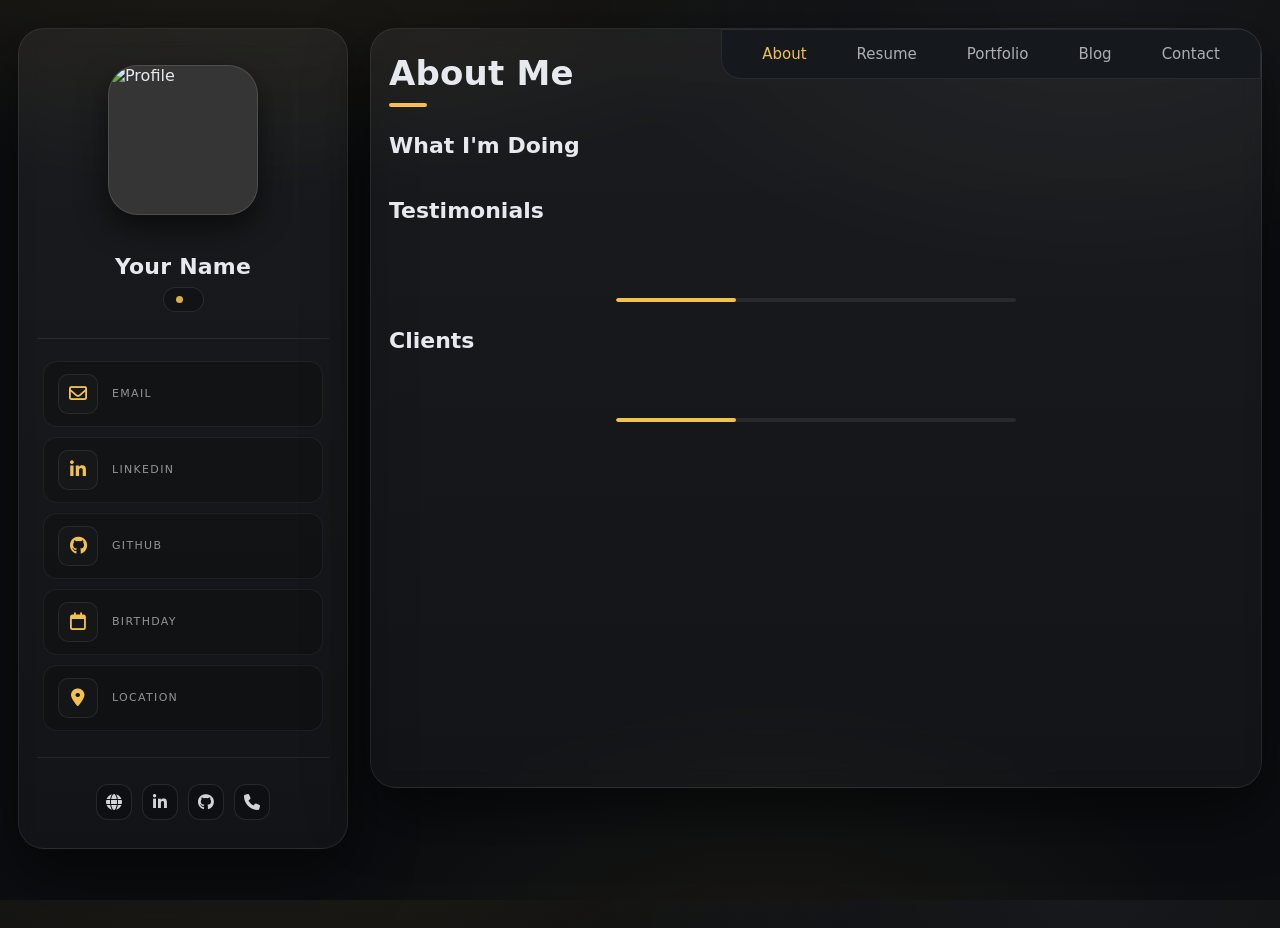
==== commit e736274b: "fix icon" ====
--- a/templates/index.html
+++ b/templates/index.html
@@ -5,6 +5,7 @@
   <meta charset="UTF-8" />
   <meta name="viewport" content="width=device-width,initial-scale=1" />
   <title>Dark Portfolio UI</title>
+  <link rel="stylesheet" href="https://cdnjs.cloudflare.com/ajax/libs/font-awesome/6.5.1/css/all.min.css" />
   <style>
     :root {
       --bg: #0b0d10;
@@ -147,23 +148,29 @@
     .info-row {
       display: grid;
       grid-template-columns: 40px 1fr;
-      gap: 10px;
+      gap: 14px;
       align-items: center;
-      padding: 10px 10px;
+      padding: 12px 14px;
       border-radius: 14px;
       background: rgba(0, 0, 0, .18);
       border: 1px solid rgba(255, 255, 255, .06);
     }
 
     .iconbox {
-      width: 34px;
-      height: 34px;
-      border-radius: 12px;
+      width: 40px;
+      height: 40px;
+      border-radius: 10px;
       display: grid;
       place-items: center;
-      background: rgba(242, 193, 79, .10);
-      border: 1px solid rgba(242, 193, 79, .22);
+      background: rgba(255, 255, 255, .02);
+      border: 1px solid rgba(255, 255, 255, .08);
       color: var(--accent);
+      font-size: 18px;
+    }
+
+    .iconbox svg {
+      width: 20px;
+      height: 20px;
     }
 
     .k {
@@ -198,6 +205,7 @@
       background: rgba(0, 0, 0, .22);
       color: rgba(255, 255, 255, .82);
       transition: .2s ease;
+      font-size: 16px;
     }
 
     .soc:hover {
@@ -977,10 +985,11 @@
           <div class="info-row">
             <div class="iconbox" title="Email">
               <!-- mail -->
-              <svg viewBox="0 0 24 24" fill="none" stroke="currentColor" stroke-width="2">
+              <!-- <svg viewBox="0 0 24 24" fill="none" stroke="currentColor" stroke-width="2">
                 <path d="M4 4h16v16H4z" />
                 <path d="m4 6 8 7 8-7" />
-              </svg>
+              </svg> -->
+              <i class="fa-regular fa-envelope"></i>
             </div>
             <div>
               <div class="k">Email</div>
@@ -990,12 +999,7 @@
 
           <div class="info-row">
             <div class="iconbox" title="LinkedIn">
-              <!-- linkedin -->
-              <svg viewBox="0 0 24 24" fill="none" stroke="currentColor" stroke-width="2">
-                <path d="M16 8a6 6 0 0 1 6 6v7h-4v-7a2 2 0 0 0-2-2 2 2 0 0 0-2 2v7h-4V9h4v2" />
-                <rect x="2" y="9" width="4" height="12" />
-                <circle cx="4" cy="4" r="2" />
-              </svg>
+              <i class="fa-brands fa-linkedin-in"></i>
             </div>
             <div>
               <div class="k">LinkedIn</div>
@@ -1005,11 +1009,7 @@
 
           <div class="info-row">
             <div class="iconbox" title="GitHub">
-              <!-- github (simple mark) -->
-              <svg viewBox="0 0 24 24" fill="none" stroke="currentColor" stroke-width="2">
-                <path
-                  d="M9 19c-4 1.5-4-2.5-5-3m10 6v-3.9c0-1 .1-1.4-.5-2 2.5-.3 5.1-1.2 5.1-5.6 0-1.2-.4-2.2-1.1-3.1.1-.3.5-1.6-.1-3.3 0 0-.9-.3-3 1.1a10.3 10.3 0 0 0-5.4 0C7.9 1.9 7 2.2 7 2.2c-.6 1.7-.2 3-.1 3.3-.7.9-1.1 1.9-1.1 3.1 0 4.4 2.6 5.3 5.1 5.6-.5.5-.6 1.2-.5 2V22" />
-              </svg>
+              <i class="fa-brands fa-github"></i>
             </div>
             <div>
               <div class="k">GitHub</div>
@@ -1019,11 +1019,7 @@
 
           <div class="info-row">
             <div class="iconbox" title="Birthday">
-              <!-- calendar -->
-              <svg viewBox="0 0 24 24" fill="none" stroke="currentColor" stroke-width="2">
-                <rect x="3" y="4" width="18" height="18" rx="3" />
-                <path d="M16 2v4M8 2v4M3 10h18" />
-              </svg>
+              <i class="fa-regular fa-calendar"></i>
             </div>
             <div>
               <div class="k">Birthday</div>
@@ -1033,11 +1029,7 @@
 
           <div class="info-row">
             <div class="iconbox" title="Location">
-              <!-- pin -->
-              <svg viewBox="0 0 24 24" fill="none" stroke="currentColor" stroke-width="2">
-                <path d="M12 22s7-4.4 7-12a7 7 0 1 0-14 0c0 7.6 7 12 7 12z" />
-                <circle cx="12" cy="10" r="2" />
-              </svg>
+              <i class="fa-solid fa-location-dot"></i>
             </div>
             <div>
               <div class="k">Location</div>
@@ -1050,31 +1042,16 @@
 
         <div class="social">
           <a class="soc" href="#" title="Website">
-            <svg viewBox="0 0 24 24" fill="none" stroke="currentColor" stroke-width="2">
-              <circle cx="12" cy="12" r="10" />
-              <path d="M2 12h20" />
-              <path d="M12 2a15.3 15.3 0 0 1 0 20" />
-              <path d="M12 2a15.3 15.3 0 0 0 0 20" />
-            </svg>
+            <i class="fa-solid fa-globe"></i>
           </a>
           <a class="soc" href="#" title="LinkedIn">
-            <svg viewBox="0 0 24 24" fill="none" stroke="currentColor" stroke-width="2">
-              <path d="M16 8a6 6 0 0 1 6 6v7h-4v-7a2 2 0 0 0-2-2 2 2 0 0 0-2 2v7h-4V9h4v2" />
-              <rect x="2" y="9" width="4" height="12" />
-              <circle cx="4" cy="4" r="2" />
-            </svg>
+            <i class="fa-brands fa-linkedin-in"></i>
           </a>
           <a class="soc" href="#" title="GitHub">
-            <svg viewBox="0 0 24 24" fill="none" stroke="currentColor" stroke-width="2">
-              <path
-                d="M9 19c-4 1.5-4-2.5-5-3m10 6v-3.9c0-1 .1-1.4-.5-2 2.5-.3 5.1-1.2 5.1-5.6 0-1.2-.4-2.2-1.1-3.1.1-.3.5-1.6-.1-3.3 0 0-.9-.3-3 1.1a10.3 10.3 0 0 0-5.4 0C7.9 1.9 7 2.2 7 2.2c-.6 1.7-.2 3-.1 3.3-.7.9-1.1 1.9-1.1 3.1 0 4.4 2.6 5.3 5.1 5.6-.5.5-.6 1.2-.5 2V22" />
-            </svg>
+            <i class="fa-brands fa-github"></i>
           </a>
           <a class="soc" href="#" title="Contact">
-            <svg viewBox="0 0 24 24" fill="none" stroke="currentColor" stroke-width="2">
-              <path
-                d="M22 16.9v3a2 2 0 0 1-2.2 2 19.8 19.8 0 0 1-8.6-3.1 19.5 19.5 0 0 1-6-6A19.8 19.8 0 0 1 2.1 4.2 2 2 0 0 1 4.1 2h3a2 2 0 0 1 2 1.7c.1.9.3 1.8.6 2.6a2 2 0 0 1-.5 2.1L8 9.5a16 16 0 0 0 6 6l1.1-1.2a2 2 0 0 1 2.1-.5c.8.3 1.7.5 2.6.6a2 2 0 0 1 1.7 2z" />
-            </svg>
+            <i class="fa-solid fa-phone"></i>
           </a>
         </div>
       </div>
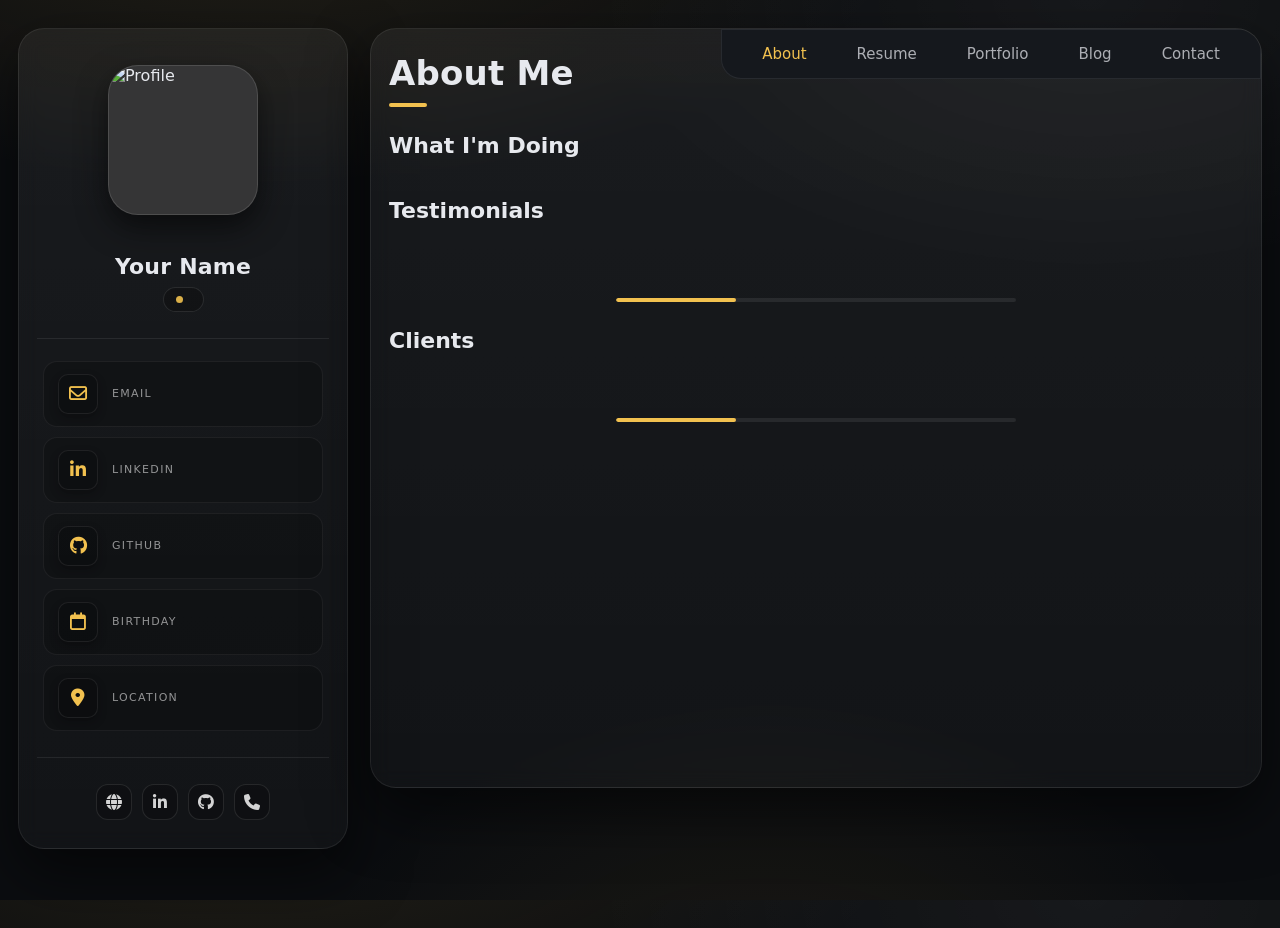
==== commit 4dbbcf43: "fix design" ====
--- a/templates/index.html
+++ b/templates/index.html
@@ -162,10 +162,11 @@
       border-radius: 10px;
       display: grid;
       place-items: center;
-      background: rgba(255, 255, 255, .02);
+      background: rgba(0, 0, 0, .2);
       border: 1px solid rgba(255, 255, 255, .08);
       color: var(--accent);
       font-size: 18px;
+      box-shadow: 0 4px 8px rgba(0, 0, 0, .25);
     }
 
     .iconbox svg {
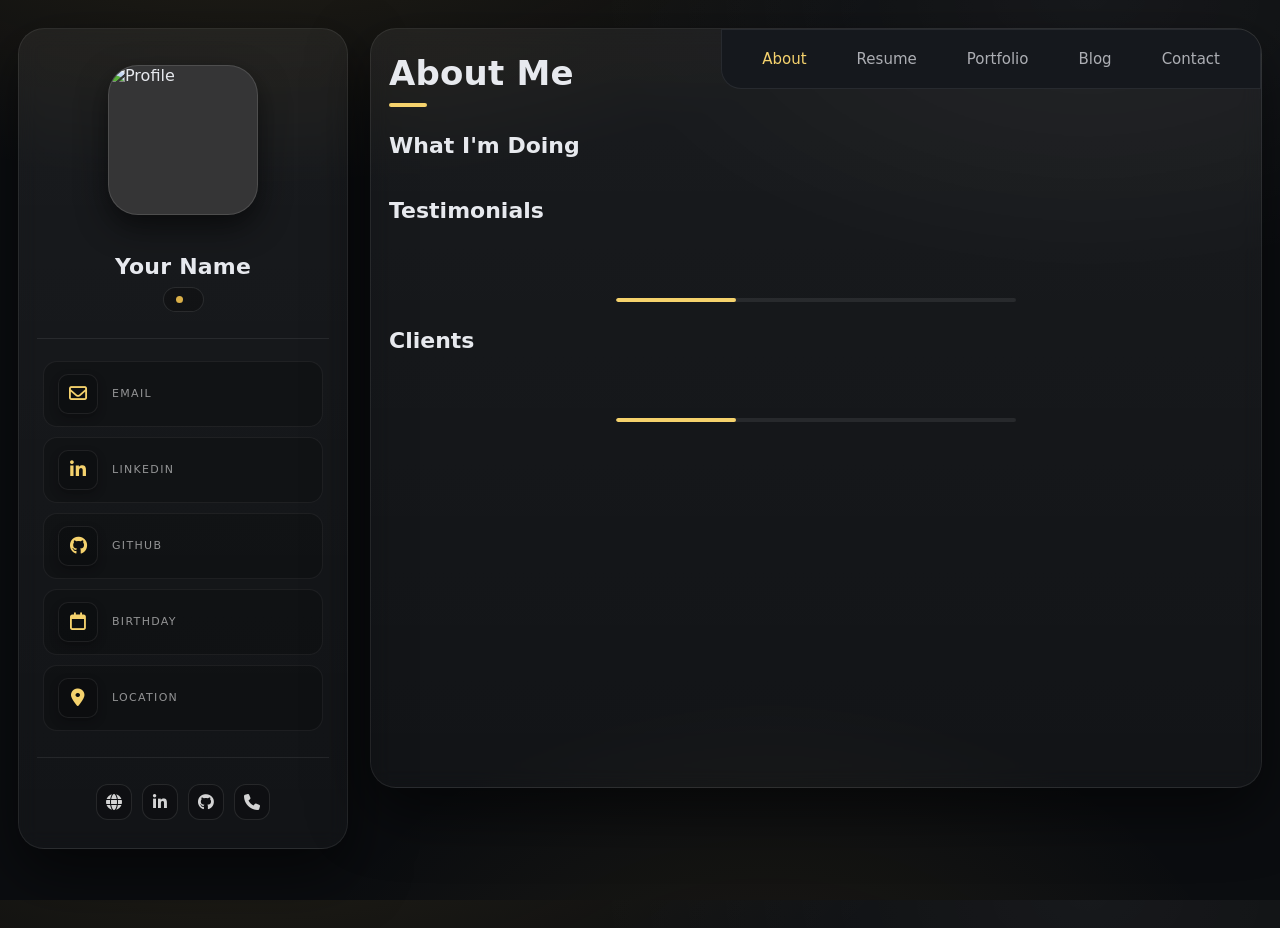
==== commit cf48bb4b: "fix template" ====
--- a/templates/index.html
+++ b/templates/index.html
@@ -17,9 +17,9 @@
       --text: #e7e9ee;
       --muted: rgba(231, 233, 238, .72);
       --muted2: rgba(231, 233, 238, .55);
-      --accent: #f2c14f;
+      --accent: rgb(248 213 110 / 99%);
       /* yellow-gold */
-      --accent2: #e7b33f;
+      --accent2: hsl(45, 54%, 58%);
       --shadow: 0 24px 60px rgba(0, 0, 0, .55);
       --radius: 20px;
       --radius2: 16px;
@@ -189,6 +189,19 @@
       word-break: break-word;
     }
 
+    /* Links in sidebar info */
+    .iconbox-link,
+    .text-link {
+      text-decoration: none;
+      color: inherit;
+      display: block;
+    }
+
+    .text-link:hover .v {
+      color: var(--accent);
+      transition: color 0.3s;
+    }
+
     .social {
       display: flex;
       justify-content: center;
@@ -233,9 +246,9 @@
       right: 0;
       z-index: 100;
       border-bottom-left-radius: 20px;
-      border: 1px solid var(--stroke);
+      border: 0.5px solid var(--stroke);
       background: var(--panel);
-      padding: 0 20px;
+      padding: 5px 20px;
     }
 
     .nav {
@@ -512,58 +525,102 @@
     }
 
     /* Resume timeline */
+    /* Resume timeline */
+    .timeline-container {
+      position: relative;
+      margin-top: 30px;
+    }
+
+    .timeline-container:before {
+      content: "";
+      position: absolute;
+      left: 24px;
+      top: 48px;
+      bottom: 0;
+      width: 2px;
+      background: rgba(255, 255, 255, .1);
+    }
+
+    .timeline-header {
+      display: flex;
+      align-items: center;
+      gap: 20px;
+      position: relative;
+      z-index: 2;
+    }
+
+    .timeline-icon {
+      width: 48px;
+      height: 48px;
+      border-radius: 12px;
+      background: rgba(255, 255, 255, .05);
+      border: 1px solid rgba(255, 255, 255, .08);
+      display: grid;
+      place-items: center;
+      color: var(--accent);
+      font-size: 20px;
+      box-shadow: 0 4px 12px rgba(0, 0, 0, .2);
+    }
+
+    .section-title.cancel-margin {
+      margin: 0;
+      margin-bottom: 20px;
+    }
+
     .timeline {
       position: relative;
-      padding-left: 18px;
-    }
-
+      padding-left: 60px;
+      margin-top: 20px;
+    }
+
+    /* Remove old line */
     .timeline:before {
-      content: "";
-      position: absolute;
-      left: 8px;
-      top: 6px;
-      bottom: 6px;
-      width: 2px;
-      background: rgba(255, 255, 255, .08);
+      display: none;
     }
 
     .titem {
       position: relative;
-      padding: 12px 12px 12px 12px;
-      margin: 0 0 10px;
-      border-radius: 18px;
-      background: rgba(0, 0, 0, .16);
-      border: 1px solid rgba(255, 255, 255, .08);
+      padding: 0;
+      margin: 0 0 30px;
+      border-radius: 0;
+      background: transparent;
+      border: none;
     }
 
     .titem:before {
       content: "";
       position: absolute;
-      left: -18px;
-      top: 18px;
-      width: 10px;
-      height: 10px;
-      border-radius: 99px;
+      left: -43px;
+      /* 60px padding - 24px center + offset */
+      top: 5px;
+      width: 14px;
+      height: 14px;
+      border-radius: 50%;
       background: var(--accent);
-      box-shadow: 0 0 0 4px rgba(242, 193, 79, .16);
+      box-shadow: 0 0 0 4px var(--bg), 0 0 0 7px rgba(242, 193, 79, .15);
+      z-index: 2;
     }
 
     .trole {
-      font-weight: 900;
-      margin: 0 0 4px;
+      font-weight: 700;
+      font-size: 17px;
+      color: #fff;
+      margin: 0 0 8px;
+      line-height: 1.3;
     }
 
     .tmeta {
-      color: rgba(242, 193, 79, .92);
-      font-weight: 800;
-      font-size: 12px;
-      margin: 0 0 6px;
+      color: var(--text);
+      font-weight: 600;
+      font-size: 13px;
+      margin: 0 0 10px;
+      display: block;
     }
 
     .tinfo {
       color: var(--muted);
       line-height: 1.7;
-      font-size: 13px;
+      font-size: 14px;
       margin: 0;
     }
 
@@ -668,8 +725,9 @@
     }
 
     .proj:hover {
-      transform: translateY(-4px);
-      border-color: rgba(242, 193, 79, .3);
+      transform: translateY(-8px);
+      border-color: var(--accent);
+      box-shadow: 0 10px 25px -5px rgba(242, 193, 79, 0.4), 0 8px 10px -6px rgba(242, 193, 79, 0.1);
     }
 
     .thumb {
@@ -677,6 +735,48 @@
       background: var(--panel2);
       position: relative;
       overflow: hidden;
+    }
+
+    .proj-links {
+      position: absolute;
+      top: 0;
+      left: 0;
+      width: 100%;
+      height: 100%;
+      background: rgba(0, 0, 0, 0.4);
+      backdrop-filter: blur(2px);
+      display: flex;
+      justify-content: center;
+      align-items: center;
+      gap: 20px;
+      opacity: 0;
+      transition: all 0.4s cubic-bezier(0.4, 0, 0.2, 1);
+      z-index: 10;
+      border-radius: var(--radius);
+    }
+
+    .proj:hover .proj-links {
+      opacity: 1;
+    }
+
+    .proj-links a {
+      color: #fff;
+      font-size: 24px;
+      background: rgba(255, 255, 255, 0.1);
+      width: 50px;
+      height: 50px;
+      display: flex;
+      justify-content: center;
+      align-items: center;
+      border-radius: 50%;
+      text-decoration: none;
+      transition: all 0.3s ease;
+    }
+
+    .proj-links a:hover {
+      background: var(--accent);
+      color: var(--dark);
+      transform: scale(1.1);
     }
 
     .thumb img {
@@ -725,7 +825,7 @@
     .proj-tags {
       display: flex;
       flex-wrap: wrap;
-      gap: 6px;
+      gap: 10px;
     }
 
     .tag {
@@ -741,7 +841,7 @@
     .posts {
       display: grid;
       grid-template-columns: 1fr 1fr;
-      gap: 14px;
+      gap: 20px;
     }
 
     @media (max-width: 900px) {
@@ -756,6 +856,9 @@
       border: 1px solid rgba(255, 255, 255, .08);
       background: rgba(0, 0, 0, .16);
       transition: .18s ease;
+      height: 100%;
+      display: flex;
+      flex-direction: column;
     }
 
     .post:hover {
@@ -799,17 +902,27 @@
     }
 
     .post .date {
-      color: rgba(255, 255, 255, .55);
-      font-weight: 800;
+      color: #949496;
       font-size: 12px;
       margin-bottom: 6px;
     }
 
     .post h3 {
       margin: 0 0 8px;
-      font-size: 18px;
+      font-size: 20 px;
       font-weight: 950;
+      color: var(--text);
+      transition: color 0.3s ease;
+    }
+
+    .post-link {
+      text-decoration: none;
+      display: block;
+    }
+
+    .post-link:hover .post h3 {
       color: var(--accent);
+      text-shadow: 0 0 8px rgba(--accent);
     }
 
     .post p {
@@ -837,6 +950,18 @@
     .card.soft {
       display: block;
       padding: 40px;
+    }
+
+    .contact-card {
+      margin-top: 60px;
+    }
+
+    #contact-message {
+      width: 100%;
+      height: 150px;
+      /* fixed height */
+      resize: none;
+      /* disables resize */
     }
 
     .form {
@@ -984,37 +1109,44 @@
 
         <div class="info">
           <div class="info-row">
-            <div class="iconbox" title="Email">
-              <!-- mail -->
-              <!-- <svg viewBox="0 0 24 24" fill="none" stroke="currentColor" stroke-width="2">
-                <path d="M4 4h16v16H4z" />
-                <path d="m4 6 8 7 8-7" />
-              </svg> -->
-              <i class="fa-regular fa-envelope"></i>
-            </div>
+            <a href="#" id="profile-email-link" class="iconbox-link">
+              <div class="iconbox" title="Email">
+                <i class="fa-regular fa-envelope"></i>
+              </div>
+            </a>
             <div>
               <div class="k">Email</div>
-              <div id="profile-email" class="v"></div>
+              <a href="#" id="profile-email-text-link" class="text-link">
+                <div id="profile-email" class="v"></div>
+              </a>
             </div>
           </div>
 
           <div class="info-row">
-            <div class="iconbox" title="LinkedIn">
-              <i class="fa-brands fa-linkedin-in"></i>
-            </div>
+            <a href="#" id="profile-linkedin-link" class="iconbox-link">
+              <div class="iconbox" title="LinkedIn">
+                <i class="fa-brands fa-linkedin-in"></i>
+              </div>
+            </a>
             <div>
               <div class="k">LinkedIn</div>
-              <div id="profile-linkedin" class="v"></div>
+              <a href="#" id="profile-linkedin-text-link" class="text-link">
+                <div id="profile-linkedin" class="v"></div>
+              </a>
             </div>
           </div>
 
           <div class="info-row">
-            <div class="iconbox" title="GitHub">
-              <i class="fa-brands fa-github"></i>
-            </div>
+            <a href="#" id="profile-github-link" class="iconbox-link">
+              <div class="iconbox" title="GitHub">
+                <i class="fa-brands fa-github"></i>
+              </div>
+            </a>
             <div>
               <div class="k">GitHub</div>
-              <div id="profile-github" class="v"></div>
+              <a href="#" id="profile-github-text-link" class="text-link">
+                <div id="profile-github" class="v"></div>
+              </a>
             </div>
           </div>
 
@@ -1119,14 +1251,28 @@
           <div class="h1">Resume</div>
           <div class="underline"></div>
 
-          <div class="section-title">Education</div>
-          <div class="timeline" id="education-timeline">
-            <!-- Education items will be loaded here -->
-          </div>
-
-          <div class="section-title">Experience</div>
-          <div class="timeline" id="experience-timeline">
-            <!-- Experience items will be loaded here -->
+          <div class="timeline-container">
+            <div class="timeline-header">
+              <div class="timeline-icon">
+                <i class="fa-solid fa-book-open"></i>
+              </div>
+              <div class="section-title cancel-margin">Education</div>
+            </div>
+            <div class="timeline" id="education-timeline">
+              <!-- Education items will be loaded here -->
+            </div>
+          </div>
+
+          <div class="timeline-container">
+            <div class="timeline-header">
+              <div class="timeline-icon">
+                <i class="fa-solid fa-book-open"></i>
+              </div>
+              <div class="section-title cancel-margin">Experience</div>
+            </div>
+            <div class="timeline" id="experience-timeline">
+              <!-- Experience items will be loaded here -->
+            </div>
           </div>
 
           <div class="section-title">My Skills</div>
@@ -1169,7 +1315,7 @@
           <div class="underline"></div>
 
 
-          <div class="card soft">
+          <div class="contact-card">
             <form class="form" id="contactForm">
               <div class="field">
                 <label>FULL NAME</label>
@@ -1219,17 +1365,66 @@
       }
     }
 
+    function formatDate(dateString) {
+      if (!dateString) return 'Present';
+      const options = { year: 'numeric', month: 'long', day: 'numeric' };
+      return new Date(dateString).toLocaleDateString('en-US', options);
+    }
+
+    function formatYear(dateString) {
+      if (!dateString) return 'Present';
+      return new Date(dateString).getFullYear();
+    }
+
+    function formatMonthYear(dateString) {
+      if (!dateString) return 'Present';
+      const options = { year: 'numeric', month: 'short' };
+      return new Date(dateString).toLocaleDateString('en-US', options);
+    }
+
+    function formatBlogDate(dateString) {
+      if (!dateString) return '';
+      const options = { year: 'numeric', month: 'short', day: 'numeric' };
+      return new Date(dateString).toLocaleDateString('en-US', options);
+    }
+
     async function initPortfolio() {
       // Profile
       const profile = await fetchAPI('profile');
       if (profile) {
         document.getElementById('profile-name').textContent = profile.name;
         document.getElementById('profile-title').textContent = profile.title;
+
+        // Email
+        const emailLink = `mailto:${profile.email}`;
         document.getElementById('profile-email').textContent = profile.email;
+        document.getElementById('profile-email-link').href = emailLink;
+        document.getElementById('profile-email-text-link').href = emailLink;
+
+        // LinkedIn
+        // Use linkedin_url if available, otherwise fallback to constructing it or using the handle
+        let linkedinRef = profile.linkedin_url || profile.linkedin;
+        if (linkedinRef && !linkedinRef.startsWith('http')) linkedinRef = `https://${linkedinRef}`;
+
         document.getElementById('profile-linkedin').textContent = profile.linkedin;
+        document.getElementById('profile-linkedin-link').href = linkedinRef;
+        document.getElementById('profile-linkedin-text-link').href = linkedinRef;
+        document.getElementById('profile-linkedin-link').target = "_blank";
+        document.getElementById('profile-linkedin-text-link').target = "_blank";
+
+        // GitHub
+        // Use github_url if available
+        let githubRef = profile.github_url || profile.github;
+        if (githubRef && !githubRef.startsWith('http')) githubRef = `https://${githubRef}`;
+
         document.getElementById('profile-github').textContent = profile.github;
+        document.getElementById('profile-github-link').href = githubRef;
+        document.getElementById('profile-github-text-link').href = githubRef;
+        document.getElementById('profile-github-link').target = "_blank";
+        document.getElementById('profile-github-text-link').target = "_blank";
+
         document.getElementById('profile-location').textContent = profile.location;
-        document.getElementById('profile-birthday').textContent = profile.birthday;
+        document.getElementById('profile-birthday').textContent = formatDate(profile.birthday);
         if (profile.avatar) document.getElementById('profile-avatar').src = profile.avatar;
 
         const aboutHTML = `
@@ -1245,13 +1440,11 @@
       if (services) {
         const grid = document.getElementById('services-grid');
         grid.innerHTML = services.map(s => {
-          let icon = s.icon_svg;
-          if (!icon.includes('<svg')) {
-            icon = `<svg viewBox="0 0 24 24" fill="currentColor">${icon}</svg>`;
-          }
           return `
             <div class="card">
-              <div class="mini-ico">${icon}</div>
+              <div class="mini-ico">
+                <i class="${s.icon_class}" style="font-size: 24px;"></i>
+              </div>
               <div class="card-content">
                 <div class="card-title">${s.title}</div>
                 <p class="card-desc">${s.description}</p>
@@ -1291,6 +1484,19 @@
         initClients();
       }
 
+      // Social Links (Dynamic)
+      const socialLinks = await fetchAPI('social-links');
+      if (socialLinks) {
+        const socialContainer = document.querySelector('.social');
+        if (socialContainer) {
+          socialContainer.innerHTML = socialLinks.map(s => `
+            <a class="soc" href="${s.url}" title="${s.name}" target="_blank">
+              <i class="${s.icon}"></i>
+            </a>
+          `).join('');
+        }
+      }
+
       // Categories (New dynamic integration)
       const categories = await fetchAPI('categories');
       if (categories) {
@@ -1299,6 +1505,7 @@
           categories.map(c => `
             <button class="chip" data-filter="${c.name.toLowerCase()}">${c.name}</button>
           `).join('');
+        console.log(categories);
       }
 
       // Skills
@@ -1316,44 +1523,78 @@
       // Resume (Education & Experience)
       const education = await fetchAPI('education');
       if (education) {
-        document.getElementById('education-timeline').innerHTML = education.map(e => `
-          <div class="titem">
-            <p class="trole">${e.degree}</p>
-            <p class="tmeta">${e.date_range}</p>
-            <p class="tinfo">${e.description}</p>
-          </div>
-        `).join('');
+        document.getElementById('education-timeline').innerHTML = education.map(e => {
+          const startYear = formatYear(e.start_date);
+          const endYear = e.end_date ? formatYear(e.end_date) : 'Present';
+          return `
+              <div class="titem">
+                <p class="trole">${e.institution} - ${e.degree}</p>
+                <div class="tmeta" style="font-size: 13px; opacity: 0.9; margin-bottom: 8px; color: var(--accent);">${startYear} — ${endYear}</div>
+                <p class="tinfo">${e.description}</p>
+              </div>
+            `;
+        }).join('');
       }
 
       const experience = await fetchAPI('experience');
       if (experience) {
-        document.getElementById('experience-timeline').innerHTML = experience.map(e => `
-          <div class="titem">
-            <p class="trole">${e.role}</p>
-            <p class="tmeta">${e.date_range}</p>
-            <p class="tinfo">${e.description}</p>
-          </div>
-        `).join('');
+        document.getElementById('experience-timeline').innerHTML = experience.map(e => {
+          const startDate = formatMonthYear(e.start_date);
+          const endDate = e.end_date ? formatMonthYear(e.end_date) : 'Present';
+          return `
+              <div class="titem">
+                <p class="trole">${e.company || ''} - ${e.role}</p>
+                <div class="tmeta" style="font-size: 13px; opacity: 0.9; margin-bottom: 8px; color: var(--accent);">${startDate} — ${endDate}</div>
+                <p class="tinfo">${e.description}</p>
+              </div>
+            `;
+        }).join('');
       }
 
       // Projects
       const projectsData = await fetchAPI('projects');
       if (projectsData) {
         const grid = document.getElementById('projects-grid');
-        grid.innerHTML = projectsData.map(p => `
-          <article class="proj" data-cat="${p.category_name.toLowerCase()}">
+        grid.innerHTML = projectsData.map(p => {
+
+          let linksHtml = '';
+          if (p.github_link) {
+            linksHtml += `<a href="${p.github_link}" target="_blank" title="GitHub Code"><i class="fa-brands fa-github"></i></a>`;
+          }
+          if (p.live_link) {
+            linksHtml += `<a href="${p.live_link}" target="_blank" title="Live Demo"><i class="fa-solid fa-eye"></i></a>`;
+          }
+
+
+          // Store all categories (space-separated, lowercase) for filtering
+          const allCategories = p.categories_list && p.categories_list.length > 0
+            ? p.categories_list.map(c => c.toLowerCase()).join(' ')
+            : 'all';
+
+          // Display all categories as comma-separated list
+          const categoriesDisplay = p.categories_list && p.categories_list.length > 0
+            ? p.categories_list.join(', ')
+            : 'Uncategorized';
+
+
+          return `
+          <article class="proj" data-cat="${allCategories}">
             <div class="thumb">
               ${p.image ? `<img src="${p.image}" style="width:100%; height:100%; object-fit:cover;">` : `<small>Project Preview</small>`}
+              <div class="proj-links">
+                ${linksHtml}
+              </div>
             </div>
             <div class="proj-body">
               <h3 class="proj-title">${p.title}</h3>
-              <p class="proj-meta">Category: ${p.category_name}</p>
+              <p class="proj-meta">Categories: ${categoriesDisplay}</p>
               <div class="proj-tags">
                 ${p.tags_list.map(t => `<span class="tag">${t}</span>`).join('')}
               </div>
             </div>
           </article>
-        `).join('');
+        `;
+        }).join('');
       }
 
       // Blog
@@ -1361,22 +1602,18 @@
       if (posts) {
         const grid = document.getElementById('blog-posts');
         grid.innerHTML = posts.map(p => `
-          <article class="post">
-            <div class="img">
-              ${p.image ? `<img src="${p.image}" style="width:100%; height:100%; object-fit:cover;">` : `<span>${p.category}</span>`}
-            </div>
-            <div class="body">
-              <div class="date">Post • ${p.date}</div>
-              <h3>${p.title}</h3>
-              <p>${p.summary}</p>
-              <a class="more" href="#">
-                Read more
-                <svg viewBox="0 0 24 24" fill="none" stroke="currentColor" stroke-width="2">
-                  <path d="M7 17L17 7"/><path d="M9 7h8v8"/>
-                </svg>
-              </a>
-            </div>
-          </article>
+          <a href="${p.url || '#'}" class="post-link" target="_blank" rel="noopener noreferrer">
+            <article class="post">
+              <div class="img">
+                ${p.image ? `<img src="${p.image}" style="width:100%; height:100%; object-fit:cover;">` : `<span>${p.category}</span>`}
+              </div>
+              <div class="body">
+                <div class="date">Post • ${formatBlogDate(p.date)}</div>
+                <h3>${p.title}</h3>
+                <p>${p.summary}</p>
+              </div>
+            </article>
+          </a>
         `).join('');
       }
     }
